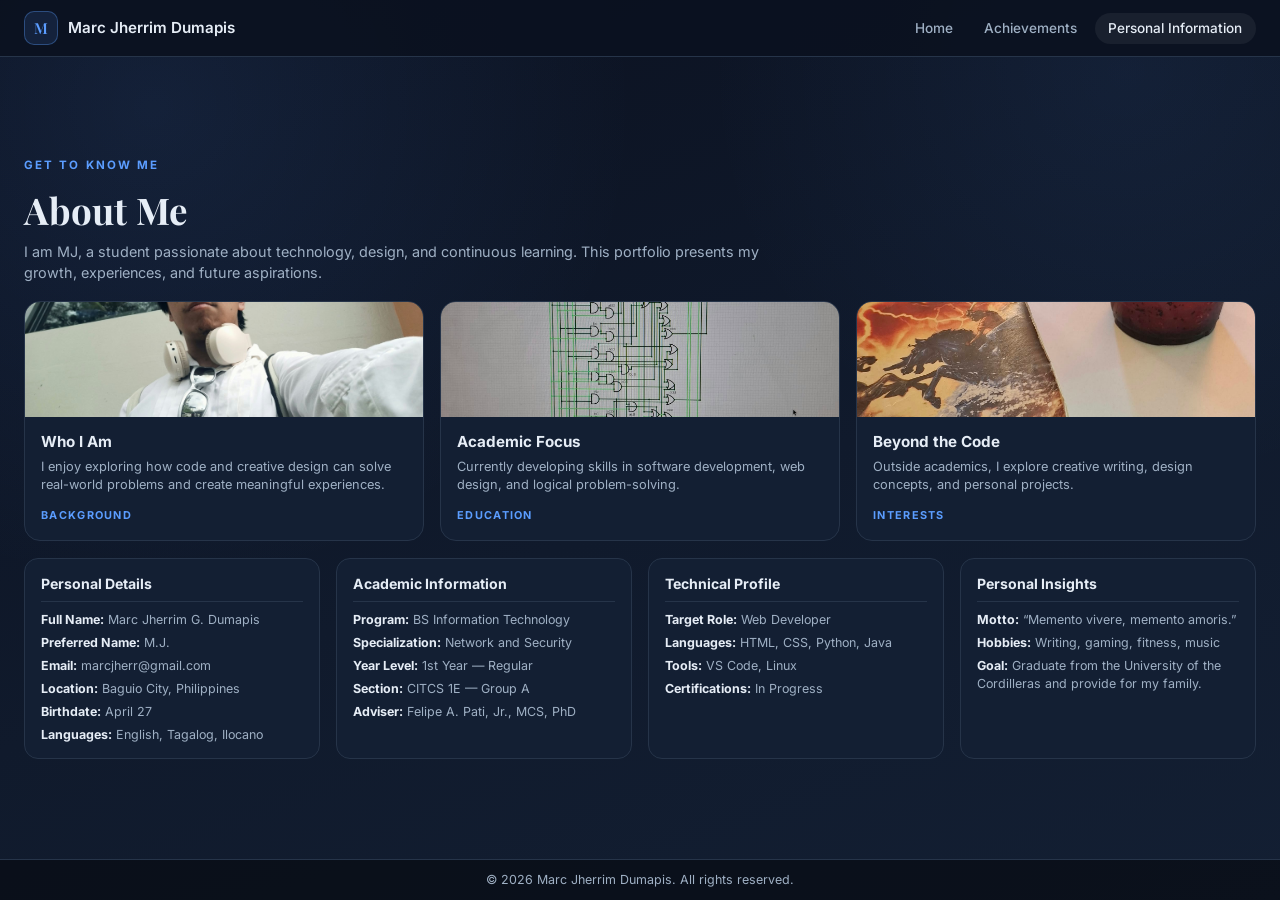
==== about.html @ 6af7500b "Update about.html" ====
<!DOCTYPE html>
<html lang="en">

<head>
    <meta charset="UTF-8">
    <meta name="viewport" content="width=device-width, initial-scale=1.0">
    <title>About Me | Marc Jherrim Dumapis</title>

    <link rel="preconnect" href="https://fonts.googleapis.com">
    <link rel="preconnect" href="https://fonts.gstatic.com" crossorigin>
    <link href="https://fonts.googleapis.com/css2?family=Inter:wght@400;500;600;700&family=Playfair+Display:wght@600;700&display=swap" rel="stylesheet">

    <link rel="stylesheet" href="style.css">
</head>

<body>

    <header>
        <nav class="navbar">
            <a href="index.html" class="brand">
                <span class="brand-initial">M</span>
                <span>Marc Jherrim Dumapis</span>
            </a>

            <ul class="nav-links">
                <li><a href="index.html">Home</a></li>
                <li><a href="achievements.html">Achievements</a></li>
                <li><a href="about.html" class="active">Personal Information</a></li>
            </ul>
        </nav>
    </header>

    <main class="section">

        <div class="section-heading">
            <p class="eyebrow">Get to Know Me</p>
            <h1>About Me</h1>

            <p class="section-description">
                I am MJ, a student passionate about technology, design, and continuous learning.
                This portfolio presents my growth, experiences, and future aspirations.
            </p>
        </div>

        <div class="cards">
            <article class="card">
                <div class="card-image">
                    <img src="mee.jpg" alt="Profile photo of Marc Jherrim Dumapis">
                </div>

                <div class="card-content">
                    <h3>Who I Am</h3>
                    <p>
                        I enjoy exploring how code and creative design can solve
                        real-world problems and create meaningful experiences.
                    </p>
                    <span>Background</span>
                </div>
            </article>

            <article class="card">
                <div class="card-image">
                    <img src="code.jpg" alt="Academic and technology photo">
                </div>

                <div class="card-content">
                    <h3>Academic Focus</h3>
                    <p>
                        Currently developing skills in software development,
                        web design, and logical problem-solving.
                    </p>
                    <span>Education</span>
                </div>
            </article>

            <article class="card">
                <div class="card-image">
                    <img src="bbook.jpg" alt="Creative writing and personal interests photo">
                </div>

                <div class="card-content">
                    <h3>Beyond the Code</h3>
                    <p>
                        Outside academics, I explore creative writing, design
                        concepts, and personal projects.
                    </p>
                    <span>Interests</span>
                </div>
            </article>
        </div>

        <div class="info-sections">
            <section class="info-group">
                <h2>Personal Details</h2>

                <ul class="info-list">
                    <li><strong>Full Name:</strong> Marc Jherrim G. Dumapis</li>
                    <li><strong>Preferred Name:</strong> M.J.</li>
                    <li><strong>Email:</strong> marcjherr@gmail.com</li>
                    <li><strong>Location:</strong> Baguio City, Philippines</li>
                    <li><strong>Birthdate:</strong> April 27</li>
                    <li><strong>Languages:</strong> English, Tagalog, Ilocano</li>
                </ul>
            </section>

            <section class="info-group">
                <h2>Academic Information</h2>

                <ul class="info-list">
                    <li><strong>Program:</strong> BS Information Technology</li>
                    <li><strong>Specialization:</strong> Network and Security</li>
                    <li><strong>Year Level:</strong> 1st Year — Regular</li>
                    <li><strong>Section:</strong> CITCS 1E — Group A</li>
                    <li><strong>Adviser:</strong> Felipe A. Pati, Jr., MCS, PhD</li>
                </ul>
            </section>

            <section class="info-group">
                <h2>Technical Profile</h2>

                <ul class="info-list">
                    <li><strong>Target Role:</strong> Web Developer</li>
                    <li><strong>Languages:</strong> HTML, CSS, Python, Java</li>
                    <li><strong>Tools:</strong> VS Code, Linux</li>
                    <li><strong>Certifications:</strong> In Progress</li>
                </ul>
            </section>

            <section class="info-group">
                <h2>Personal Insights</h2>

                <ul class="info-list">
                    <li><strong>Motto:</strong> “Memento vivere, memento amoris.”</li>
                    <li><strong>Hobbies:</strong> Writing, gaming, fitness, music</li>
                    <li><strong>Goal:</strong> Graduate from the University of the Cordilleras and provide for my family.</li>
                </ul>
            </section>
        </div>

    </main>

    <footer>
        <p>© 2026 Marc Jherrim Dumapis. All rights reserved.</p>
    </footer>

</body>

</html>
---- style.css ----
/* =========================================
   RESET & GLOBAL THEME
========================================= */

*,
*::before,
*::after {
    margin: 0;
    padding: 0;
    box-sizing: border-box;
}

:root {
    --bg: #0b1120;
    --bg-soft: #101a2c;
    --surface: #131f33;
    --surface-hover: #17253c;
    --border: #263449;
    --text: #e6edf6;
    --muted: #9fb0c4;
    --accent: #5b9dff;
    --accent-soft: rgba(91, 157, 255, 0.12);
    --shadow: 0 18px 40px rgba(0, 0, 0, 0.35);
}

html,
body {
    height: 100%;
    overflow: hidden; /* Required: no scrolling */
}

body {
    font-family: "Inter", Arial, sans-serif;
    font-size: 15px;
    line-height: 1.45;
    color: var(--text);
    background:
        radial-gradient(circle at 12% 12%, rgba(91, 157, 255, 0.10), transparent 35%),
        radial-gradient(circle at 88% 8%, rgba(91, 157, 255, 0.07), transparent 30%),
        linear-gradient(160deg, #0b1120 0%, #101a2c 55%, #131f33 100%);
    display: flex;
    flex-direction: column;
}

img {
    max-width: 100%;
    display: block;
}

a {
    color: inherit;
    text-decoration: none;
}

/* =========================================
   NAVIGATION
========================================= */

header {
    flex-shrink: 0;
    background: rgba(11, 17, 32, 0.90);
    border-bottom: 1px solid var(--border);
}

.navbar {
    max-width: 1300px;
    margin: 0 auto;
    padding: 0.7rem 1.5rem;
    display: flex;
    align-items: center;
    justify-content: space-between;
    gap: 1rem;
}

.brand {
    display: flex;
    align-items: center;
    gap: 0.65rem;
    font-weight: 600;
    font-size: 0.95rem;
}

.brand-initial {
    width: 34px;
    height: 34px;
    display: grid;
    place-items: center;
    border-radius: 10px;
    background: var(--accent-soft);
    border: 1px solid rgba(91, 157, 255, 0.35);
    color: var(--accent);
    font-family: "Playfair Display", serif;
}

.nav-links {
    display: flex;
    align-items: center;
    gap: 0.25rem;
    list-style: none;
}

.nav-links a {
    padding: 0.45rem 0.85rem;
    border-radius: 999px;
    font-size: 0.85rem;
    font-weight: 500;
    color: var(--muted);
    transition: 0.2s ease;
}

.nav-links a:hover,
.nav-links a.active {
    color: var(--text);
    background: rgba(255, 255, 255, 0.06);
}

/* =========================================
   HOME PAGE
========================================= */

.home {
    flex: 1;
    min-height: 0;
    max-width: 1300px;
    width: 100%;
    margin: 0 auto;
    padding: 1.5rem;
    display: flex;
    flex-direction: column;
    justify-content: center;
    gap: 1.75rem;
}

.hero {
    display: grid;
    grid-template-columns: 1.15fr 0.85fr;
    align-items: center;
    gap: 3rem;
}

.eyebrow {
    font-size: 0.72rem;
    font-weight: 700;
    letter-spacing: 0.18em;
    text-transform: uppercase;
    color: var(--accent);
    margin-bottom: 0.6rem;
}

.hero h1 {
    font-family: "Playfair Display", serif;
    font-size: clamp(2rem, 4.5vw, 3.2rem);
    line-height: 1.08;
    margin-bottom: 0.9rem;
}

.hero-description {
    max-width: 540px;
    color: var(--muted);
    margin-bottom: 1.4rem;
}

.hero-actions {
    display: flex;
    flex-wrap: wrap;
    gap: 0.65rem;
}

.btn {
    display: inline-flex;
    align-items: center;
    padding: 0.65rem 1.25rem;
    border-radius: 999px;
    font-size: 0.88rem;
    font-weight: 600;
    transition: 0.2s ease;
}

.btn-primary {
    background: var(--accent);
    color: #08111f;
}

.btn-primary:hover {
    transform: translateY(-2px);
    box-shadow: 0 10px 22px rgba(91, 157, 255, 0.28);
}

.btn-outline {
    border: 1px solid var(--border);
    background: rgba(255, 255, 255, 0.03);
}

.btn-outline:hover {
    border-color: var(--accent);
    color: var(--accent);
    transform: translateY(-2px);
}

.hero-photo {
    max-width: 320px;
    justify-self: end;
}

.hero-photo img {
    width: 100%;
    height: min(46vh, 360px);
    object-fit: cover;
    border-radius: 20px;
    border: 1px solid var(--border);
    box-shadow: var(--shadow);
}

/* =========================================
   EXPLORE CARDS
========================================= */

.section-heading h2 {
    font-family: "Playfair Display", serif;
    font-size: 1.6rem;
}

.section-heading.center {
    text-align: center;
}

.card-grid {
    display: grid;
    grid-template-columns: repeat(2, minmax(0, 1fr));
    gap: 1rem;
}

.feature-card {
    display: flex;
    align-items: center;
    gap: 1rem;
    padding: 1.1rem 1.25rem;
    background: var(--surface);
    border: 1px solid var(--border);
    border-radius: 16px;
    transition: 0.25s ease;
}

.feature-card:hover {
    transform: translateY(-3px);
    border-color: rgba(91, 157, 255, 0.55);
    background: var(--surface-hover);
    box-shadow: var(--shadow);
}

.card-icon {
    width: 44px;
    height: 44px;
    flex-shrink: 0;
    display: grid;
    place-items: center;
    font-size: 1.25rem;
    border-radius: 12px;
    background: var(--accent-soft);
    border: 1px solid rgba(91, 157, 255, 0.28);
}

.card-body {
    flex: 1;
}

.feature-card h3 {
    font-size: 0.98rem;
    margin-bottom: 0.2rem;
}

.feature-card p {
    font-size: 0.82rem;
    color: var(--muted);
}

.card-arrow {
    color: var(--accent);
}

/* =========================================
   ABOUT PAGE
========================================= */

.section {
    flex: 1;
    min-height: 0;
    max-width: 1300px;
    width: 100%;
    margin: 0 auto;
    padding: 1.25rem 1.5rem;
    display: flex;
    flex-direction: column;
    justify-content: center;
    gap: 1.1rem;
}

.section h1 {
    font-family: "Playfair Display", serif;
    font-size: clamp(1.7rem, 3vw, 2.3rem);
    margin-bottom: 0.35rem;
}

.section-description {
    max-width: 760px;
    color: var(--muted);
    font-size: 0.9rem;
}

.cards {
    display: grid;
    grid-template-columns: repeat(3, minmax(0, 1fr));
    gap: 1rem;
}

.card {
    display: flex;
    flex-direction: column;
    background: var(--surface);
    border: 1px solid var(--border);
    border-radius: 16px;
    overflow: hidden;
    transition: 0.25s ease;
}

.card:hover {
    transform: translateY(-3px);
    border-color: rgba(91, 157, 255, 0.5);
    box-shadow: var(--shadow);
}

.card-image {
    height: 115px;
    overflow: hidden;
    background: var(--bg-soft);
}

.card-image img {
    width: 100%;
    height: 100%;
    object-fit: cover;
}

.card-content {
    padding: 0.85rem 1rem 0.95rem;
}

.card h3 {
    font-size: 0.95rem;
    margin-bottom: 0.3rem;
}

.card p {
    font-size: 0.8rem;
    color: var(--muted);
    margin-bottom: 0.5rem;
}

.card span {
    font-size: 0.68rem;
    font-weight: 700;
    letter-spacing: 0.12em;
    text-transform: uppercase;
    color: var(--accent);
}

.info-sections {
    display: grid;
    grid-template-columns: repeat(4, minmax(0, 1fr));
    gap: 1rem;
}

.info-group {
    background: var(--surface);
    border: 1px solid var(--border);
    border-radius: 14px;
    padding: 0.9rem 1rem;
}

.info-group h2 {
    font-size: 0.88rem;
    padding-bottom: 0.45rem;
    margin-bottom: 0.55rem;
    border-bottom: 1px solid var(--border);
}

.info-list {
    list-style: none;
}

.info-list li {
    font-size: 0.78rem;
    color: var(--muted);
    margin-bottom: 0.3rem;
}

.info-list li:last-child {
    margin-bottom: 0;
}

.info-list strong {
    color: var(--text);
}

/* =========================================
   ACHIEVEMENTS PAGE — FOUR-COLUMN LAYOUT
========================================= */

.achievements-section {
    flex: 1;
    min-height: 0;
    max-width: 1400px;
    width: 100%;
    margin: 0 auto;
    padding: 1rem 1.5rem;
    display: flex;
    flex-direction: column;
    justify-content: center;
    gap: 1rem;
}

.achievements-grid {
    display: grid;
    grid-template-columns: 1.15fr 1fr 1.15fr;
    grid-template-rows: repeat(2, minmax(0, 1fr));
    gap: 0.9rem;
    height: 100%;
    min-height: 0;
}

.elem {
    grid-column: 1;
    grid-row: 1;
}

.jhs {
    grid-column: 3;
    grid-row: 1;
}

.shs {
    grid-column: 1;
    grid-row: 2;
}

.extra {
    grid-column: 3;
    grid-row: 2;
}

.achieve-center-container {
    grid-column: 2;
    grid-row: 1 / span 2;
    display: flex;
    flex-direction: column;
    background: var(--surface);
    border: 1px solid var(--border);
    border-radius: 16px;
    padding: 0.7rem;
    box-shadow: var(--shadow);
}

.achieve-wall-photo {
    flex: 1;
    min-height: 0;
    overflow: hidden;
    border-radius: 12px;
    border: 1px solid var(--border);
}

.achieve-wall-photo img {
    width: 100%;
    height: 100%;
    object-fit: cover;
}

.achieve-center-container span {
    padding-top: 0.55rem;
    text-align: center;
    font-size: 0.68rem;
    font-weight: 700;
    letter-spacing: 0.12em;
    text-transform: uppercase;
    color: var(--accent);
}

.achieve-card {
    display: flex;
    align-items: center;
    gap: 0.9rem;
    padding: 0.9rem;
    background: var(--surface);
    border: 1px solid var(--border);
    border-radius: 14px;
    min-height: 0;
    transition: 0.25s ease;
}

.achieve-card:hover {
    border-color: rgba(91, 157, 255, 0.55);
    background: var(--surface-hover);
    box-shadow: var(--shadow);
}

.jhs,
.extra {
    flex-direction: row-reverse;
    text-align: right;
}

.card-logo {
    width: 44px;
    height: 44px;
    flex-shrink: 0;
    overflow: hidden;
    display: grid;
    place-items: center;
    border-radius: 10px;
    background: var(--bg-soft);
    border: 1px solid var(--border);
}

.card-logo img {
    width: 100%;
    height: 100%;
    object-fit: contain;
}

.card-logo.icon-box {
    font-size: 1.2rem;
    color: var(--accent);
}

.card-content {
    flex: 1;
    min-width: 0;
}

.card-tag {
    display: block;
    font-size: 0.65rem;
    font-weight: 700;
    letter-spacing: 0.12em;
    text-transform: uppercase;
    color: var(--accent);
    margin-bottom: 0.25rem;
}

.achieve-card h3 {
    font-size: 0.92rem;
    margin-bottom: 0.3rem;
}

.bullet-list {
    list-style: none;
    font-size: 0.75rem;
    color: var(--muted);
}

.bullet-list li {
    position: relative;
    padding-left: 0.85rem;
    margin-bottom: 0.18rem;
}

.bullet-list li::before {
    content: "•";
    position: absolute;
    left: 0;
    color: var(--accent);
}

.jhs .bullet-list li,
.extra .bullet-list li {
    padding-left: 0;
    padding-right: 0.85rem;
}

.jhs .bullet-list li::before,
.extra .bullet-list li::before {
    left: auto;
    right: 0;
}

/* =========================================
   FOOTER
========================================= */

footer {
    flex-shrink: 0;
    padding: 0.7rem 1.5rem;
    text-align: center;
    background: rgba(7, 10, 16, 0.65);
    border-top: 1px solid var(--border);
}

footer p {
    font-size: 0.78rem;
    color: var(--muted);
}

/* =========================================
   SMALL SCREENS
========================================= */

@media (max-width: 1000px) {
    .hero {
        grid-template-columns: 1fr;
        gap: 1.5rem;
        text-align: center;
    }

    .hero-photo {
        justify-self: center;
    }

    .hero-description {
        margin-inline: auto;
    }

    .hero-actions {
        justify-content: center;
    }

    .cards,
    .info-sections {
        grid-template-columns: repeat(2, minmax(0, 1fr));
    }

    .achievements-grid {
        grid-template-columns: repeat(2, minmax(0, 1fr));
        grid-template-rows: auto;
    }

    .elem,
    .jhs,
    .shs,
    .extra {
        grid-column: auto;
        grid-row: auto;
    }

    .achieve-center-container {
        grid-column: 1 / -1;
        grid-row: auto;
        min-height: 220px;
    }
}
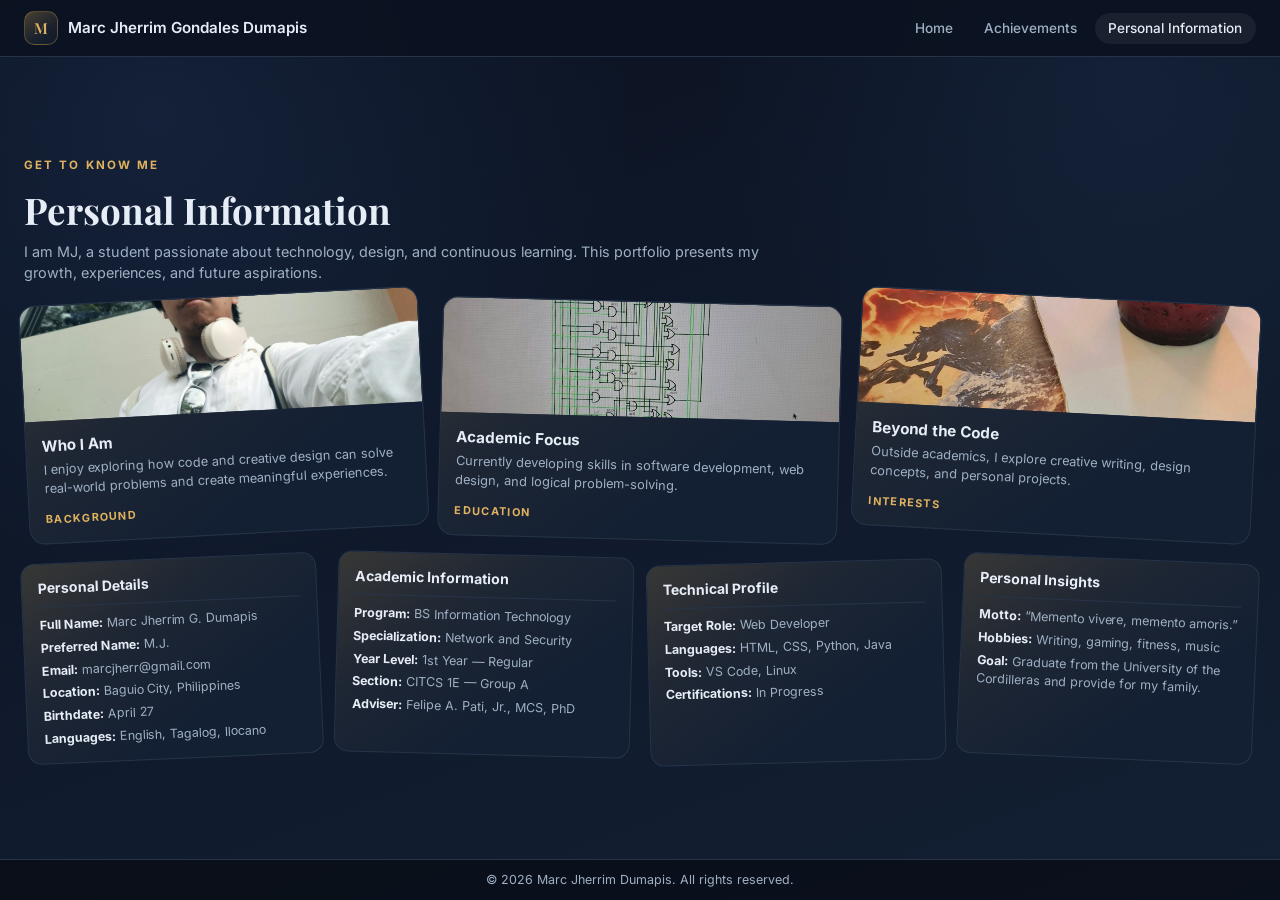
==== commit 86a8ba0f: "Update about.html" ====
--- a/about.html
+++ b/about.html
@@ -19,7 +19,7 @@
         <nav class="navbar">
             <a href="index.html" class="brand">
                 <span class="brand-initial">M</span>
-                <span>Marc Jherrim Dumapis</span>
+                <span>Marc Jherrim Gondales Dumapis</span>
             </a>
 
             <ul class="nav-links">
@@ -34,7 +34,7 @@
 
         <div class="section-heading">
             <p class="eyebrow">Get to Know Me</p>
-            <h1>About Me</h1>
+            <h1>Personal Information</h1>
 
             <p class="section-description">
                 I am MJ, a student passionate about technology, design, and continuous learning.
--- a/style.css
+++ b/style.css
@@ -1,5 +1,5 @@
 /* =========================================
-   RESET & GLOBAL THEME
+   RESET & THEME
 ========================================= */
 
 *,
@@ -14,12 +14,14 @@
     --bg: #0b1120;
     --bg-soft: #101a2c;
     --surface: #131f33;
-    --surface-hover: #17253c;
+    --surface-hover: #16233a;
     --border: #263449;
     --text: #e6edf6;
     --muted: #9fb0c4;
     --accent: #5b9dff;
-    --accent-soft: rgba(91, 157, 255, 0.12);
+    --bronze: #c9973f;
+    --bronze-strong: #e0b25f;
+    --bronze-soft: rgba(201, 151, 63, 0.20);
     --shadow: 0 18px 40px rgba(0, 0, 0, 0.35);
 }
 
@@ -86,9 +88,11 @@
     display: grid;
     place-items: center;
     border-radius: 10px;
-    background: var(--accent-soft);
-    border: 1px solid rgba(91, 157, 255, 0.35);
-    color: var(--accent);
+    background:
+        linear-gradient(145deg, rgba(201, 151, 63, 0.30), rgba(201, 151, 63, 0.06) 60%, rgba(19, 31, 51, 0) 100%),
+        var(--bg-soft);
+    border: 1px solid rgba(201, 151, 63, 0.35);
+    color: var(--bronze-strong);
     font-family: "Playfair Display", serif;
 }
 
@@ -143,7 +147,7 @@
     font-weight: 700;
     letter-spacing: 0.18em;
     text-transform: uppercase;
-    color: var(--accent);
+    color: var(--bronze-strong);
     margin-bottom: 0.6rem;
 }
 
@@ -192,14 +196,24 @@
 }
 
 .btn-outline:hover {
-    border-color: var(--accent);
-    color: var(--accent);
+    border-color: var(--bronze);
+    color: var(--bronze-strong);
     transform: translateY(-2px);
 }
 
 .hero-photo {
+    position: relative;
     max-width: 320px;
     justify-self: end;
+}
+
+.hero-photo::before {
+    content: "";
+    position: absolute;
+    inset: -16px;
+    border-radius: 26px;
+    background: linear-gradient(135deg, var(--bronze-soft), transparent 65%);
+    z-index: -1;
 }
 
 .hero-photo img {
@@ -231,11 +245,14 @@
 }
 
 .feature-card {
+    position: relative;
     display: flex;
     align-items: center;
     gap: 1rem;
     padding: 1.1rem 1.25rem;
-    background: var(--surface);
+    background:
+        linear-gradient(145deg, var(--bronze-soft) 0%, rgba(201, 151, 63, 0.06) 35%, rgba(19, 31, 51, 0) 70%),
+        var(--surface);
     border: 1px solid var(--border);
     border-radius: 16px;
     transition: 0.25s ease;
@@ -243,9 +260,13 @@
 
 .feature-card:hover {
     transform: translateY(-3px);
-    border-color: rgba(91, 157, 255, 0.55);
-    background: var(--surface-hover);
-    box-shadow: var(--shadow);
+    border-color: rgba(201, 151, 63, 0.55);
+    background:
+        linear-gradient(145deg, rgba(201, 151, 63, 0.28) 0%, rgba(201, 151, 63, 0.08) 40%, rgba(22, 35, 58, 0) 70%),
+        var(--surface-hover);
+    box-shadow:
+        0 0 0 1px rgba(201, 151, 63, 0.18),
+        var(--shadow);
 }
 
 .card-icon {
@@ -256,8 +277,10 @@
     place-items: center;
     font-size: 1.25rem;
     border-radius: 12px;
-    background: var(--accent-soft);
-    border: 1px solid rgba(91, 157, 255, 0.28);
+    background:
+        linear-gradient(145deg, rgba(201, 151, 63, 0.30), rgba(201, 151, 63, 0.06) 60%, rgba(19, 31, 51, 0) 100%),
+        var(--bg-soft);
+    border: 1px solid rgba(201, 151, 63, 0.35);
 }
 
 .card-body {
@@ -275,11 +298,11 @@
 }
 
 .card-arrow {
-    color: var(--accent);
+    color: var(--bronze-strong);
 }
 
 /* =========================================
-   ABOUT PAGE
+   ABOUT PAGE — ROTATED CARDS & COLUMNS
 ========================================= */
 
 .section {
@@ -316,17 +339,33 @@
 .card {
     display: flex;
     flex-direction: column;
-    background: var(--surface);
+    background:
+        linear-gradient(145deg, var(--bronze-soft) 0%, rgba(201, 151, 63, 0.06) 35%, rgba(19, 31, 51, 0) 70%),
+        var(--surface);
     border: 1px solid var(--border);
     border-radius: 16px;
     overflow: hidden;
     transition: 0.25s ease;
 }
 
+.card:nth-child(1) {
+    transform: rotate(-3deg) translateY(-5px);
+}
+
+.card:nth-child(2) {
+    transform: rotate(1.5deg);
+}
+
+.card:nth-child(3) {
+    transform: rotate(3deg) translateY(-5px);
+}
+
 .card:hover {
-    transform: translateY(-3px);
-    border-color: rgba(91, 157, 255, 0.5);
-    box-shadow: var(--shadow);
+    transform: rotate(0deg) translateY(-4px);
+    border-color: rgba(201, 151, 63, 0.55);
+    box-shadow:
+        0 0 0 1px rgba(201, 151, 63, 0.18),
+        var(--shadow);
 }
 
 .card-image {
@@ -361,7 +400,7 @@
     font-weight: 700;
     letter-spacing: 0.12em;
     text-transform: uppercase;
-    color: var(--accent);
+    color: var(--bronze-strong);
 }
 
 .info-sections {
@@ -371,10 +410,37 @@
 }
 
 .info-group {
-    background: var(--surface);
+    background:
+        linear-gradient(145deg, var(--bronze-soft) 0%, rgba(201, 151, 63, 0.06) 35%, rgba(19, 31, 51, 0) 70%),
+        var(--surface);
     border: 1px solid var(--border);
     border-radius: 14px;
     padding: 0.9rem 1rem;
+    transition: 0.25s ease;
+}
+
+.info-group:nth-child(1) {
+    transform: rotate(-2.5deg);
+}
+
+.info-group:nth-child(2) {
+    transform: rotate(1.5deg) translateY(-4px);
+}
+
+.info-group:nth-child(3) {
+    transform: rotate(-1.5deg) translateY(4px);
+}
+
+.info-group:nth-child(4) {
+    transform: rotate(2.5deg);
+}
+
+.info-group:hover {
+    transform: rotate(0deg) translateY(-4px);
+    border-color: rgba(201, 151, 63, 0.55);
+    box-shadow:
+        0 0 0 1px rgba(201, 151, 63, 0.18),
+        var(--shadow);
 }
 
 .info-group h2 {
@@ -403,7 +469,7 @@
 }
 
 /* =========================================
-   ACHIEVEMENTS PAGE — FOUR-COLUMN LAYOUT
+   ACHIEVEMENTS — ORBITAL LAYOUT
 ========================================= */
 
 .achievements-section {
@@ -420,86 +486,78 @@
 }
 
 .achievements-grid {
+    position: relative;
     display: grid;
-    grid-template-columns: 1.15fr 1fr 1.15fr;
+    grid-template-columns: 1fr 1.35fr 1fr;
     grid-template-rows: repeat(2, minmax(0, 1fr));
-    gap: 0.9rem;
+    gap: 1.25rem;
     height: 100%;
     min-height: 0;
+}
+
+.achievements-grid::before {
+    content: "";
+    position: absolute;
+    top: 50%;
+    left: 50%;
+    width: min(78vw, 900px);
+    height: min(70vh, 520px);
+    transform: translate(-50%, -50%);
+    border: 1px dashed rgba(201, 151, 63, 0.28);
+    border-radius: 50%;
+    pointer-events: none;
+    z-index: 0;
 }
 
 .elem {
     grid-column: 1;
     grid-row: 1;
+    transform: rotate(-5deg);
 }
 
 .jhs {
     grid-column: 3;
     grid-row: 1;
+    transform: rotate(5deg);
 }
 
 .shs {
     grid-column: 1;
     grid-row: 2;
+    transform: rotate(4deg);
 }
 
 .extra {
     grid-column: 3;
     grid-row: 2;
-}
-
-.achieve-center-container {
-    grid-column: 2;
-    grid-row: 1 / span 2;
-    display: flex;
-    flex-direction: column;
-    background: var(--surface);
-    border: 1px solid var(--border);
-    border-radius: 16px;
-    padding: 0.7rem;
-    box-shadow: var(--shadow);
-}
-
-.achieve-wall-photo {
-    flex: 1;
-    min-height: 0;
-    overflow: hidden;
-    border-radius: 12px;
-    border: 1px solid var(--border);
-}
-
-.achieve-wall-photo img {
-    width: 100%;
-    height: 100%;
-    object-fit: cover;
-}
-
-.achieve-center-container span {
-    padding-top: 0.55rem;
-    text-align: center;
-    font-size: 0.68rem;
-    font-weight: 700;
-    letter-spacing: 0.12em;
-    text-transform: uppercase;
-    color: var(--accent);
+    transform: rotate(-4deg);
 }
 
 .achieve-card {
+    position: relative;
+    z-index: 1;
     display: flex;
     align-items: center;
     gap: 0.9rem;
     padding: 0.9rem;
-    background: var(--surface);
+    background:
+        linear-gradient(145deg, var(--bronze-soft) 0%, rgba(201, 151, 63, 0.06) 35%, rgba(19, 31, 51, 0) 70%),
+        var(--surface);
     border: 1px solid var(--border);
-    border-radius: 14px;
+    border-radius: 16px;
     min-height: 0;
     transition: 0.25s ease;
 }
 
 .achieve-card:hover {
-    border-color: rgba(91, 157, 255, 0.55);
-    background: var(--surface-hover);
-    box-shadow: var(--shadow);
+    transform: translateY(-4px) rotate(0deg);
+    border-color: rgba(201, 151, 63, 0.55);
+    background:
+        linear-gradient(145deg, rgba(201, 151, 63, 0.28) 0%, rgba(201, 151, 63, 0.08) 40%, rgba(22, 35, 58, 0) 70%),
+        var(--surface-hover);
+    box-shadow:
+        0 0 0 1px rgba(201, 151, 63, 0.18),
+        var(--shadow);
 }
 
 .jhs,
@@ -516,8 +574,10 @@
     display: grid;
     place-items: center;
     border-radius: 10px;
-    background: var(--bg-soft);
-    border: 1px solid var(--border);
+    background:
+        linear-gradient(145deg, rgba(201, 151, 63, 0.30), rgba(201, 151, 63, 0.06) 60%, rgba(19, 31, 51, 0) 100%),
+        var(--bg-soft);
+    border: 1px solid rgba(201, 151, 63, 0.35);
 }
 
 .card-logo img {
@@ -528,7 +588,7 @@
 
 .card-logo.icon-box {
     font-size: 1.2rem;
-    color: var(--accent);
+    color: var(--bronze-strong);
 }
 
 .card-content {
@@ -542,7 +602,7 @@
     font-weight: 700;
     letter-spacing: 0.12em;
     text-transform: uppercase;
-    color: var(--accent);
+    color: var(--bronze-strong);
     margin-bottom: 0.25rem;
 }
 
@@ -567,7 +627,7 @@
     content: "•";
     position: absolute;
     left: 0;
-    color: var(--accent);
+    color: var(--bronze-strong);
 }
 
 .jhs .bullet-list li,
@@ -580,6 +640,54 @@
 .extra .bullet-list li::before {
     left: auto;
     right: 0;
+}
+
+/* Wide horizontal center image */
+.achieve-center-container {
+    position: relative;
+    z-index: 2;
+    grid-column: 2;
+    grid-row: 1 / span 2;
+    display: flex;
+    flex-direction: column;
+    justify-content: center;
+    align-self: center;
+    width: 100%;
+    padding: 0.7rem;
+    background:
+        linear-gradient(145deg, var(--bronze-soft) 0%, rgba(201, 151, 63, 0.06) 35%, rgba(19, 31, 51, 0) 70%),
+        var(--surface);
+    border: 1px solid var(--border);
+    border-radius: 18px;
+    box-shadow:
+        0 0 0 1px rgba(201, 151, 63, 0.20),
+        0 22px 50px rgba(0, 0, 0, 0.45);
+}
+
+.achieve-wall-photo {
+    width: 100%;
+    aspect-ratio: 16 / 9;
+    max-height: 32vh;
+    overflow: hidden;
+    border-radius: 12px;
+    border: 1px solid rgba(201, 151, 63, 0.30);
+}
+
+.achieve-wall-photo img {
+    width: 100%;
+    height: 100%;
+    object-fit: cover;
+    object-position: center;
+}
+
+.achieve-center-container span {
+    padding-top: 0.55rem;
+    text-align: center;
+    font-size: 0.68rem;
+    font-weight: 700;
+    letter-spacing: 0.12em;
+    text-transform: uppercase;
+    color: var(--bronze-strong);
 }
 
 /* =========================================
@@ -627,6 +735,11 @@
         grid-template-columns: repeat(2, minmax(0, 1fr));
     }
 
+    .card,
+    .info-group {
+        transform: none;
+    }
+
     .achievements-grid {
         grid-template-columns: repeat(2, minmax(0, 1fr));
         grid-template-rows: auto;
@@ -638,11 +751,15 @@
     .extra {
         grid-column: auto;
         grid-row: auto;
+        transform: none;
     }
 
     .achieve-center-container {
         grid-column: 1 / -1;
         grid-row: auto;
-        min-height: 220px;
-    }
-}
+    }
+
+    .achieve-wall-photo {
+        max-height: 220px;
+    }
+}
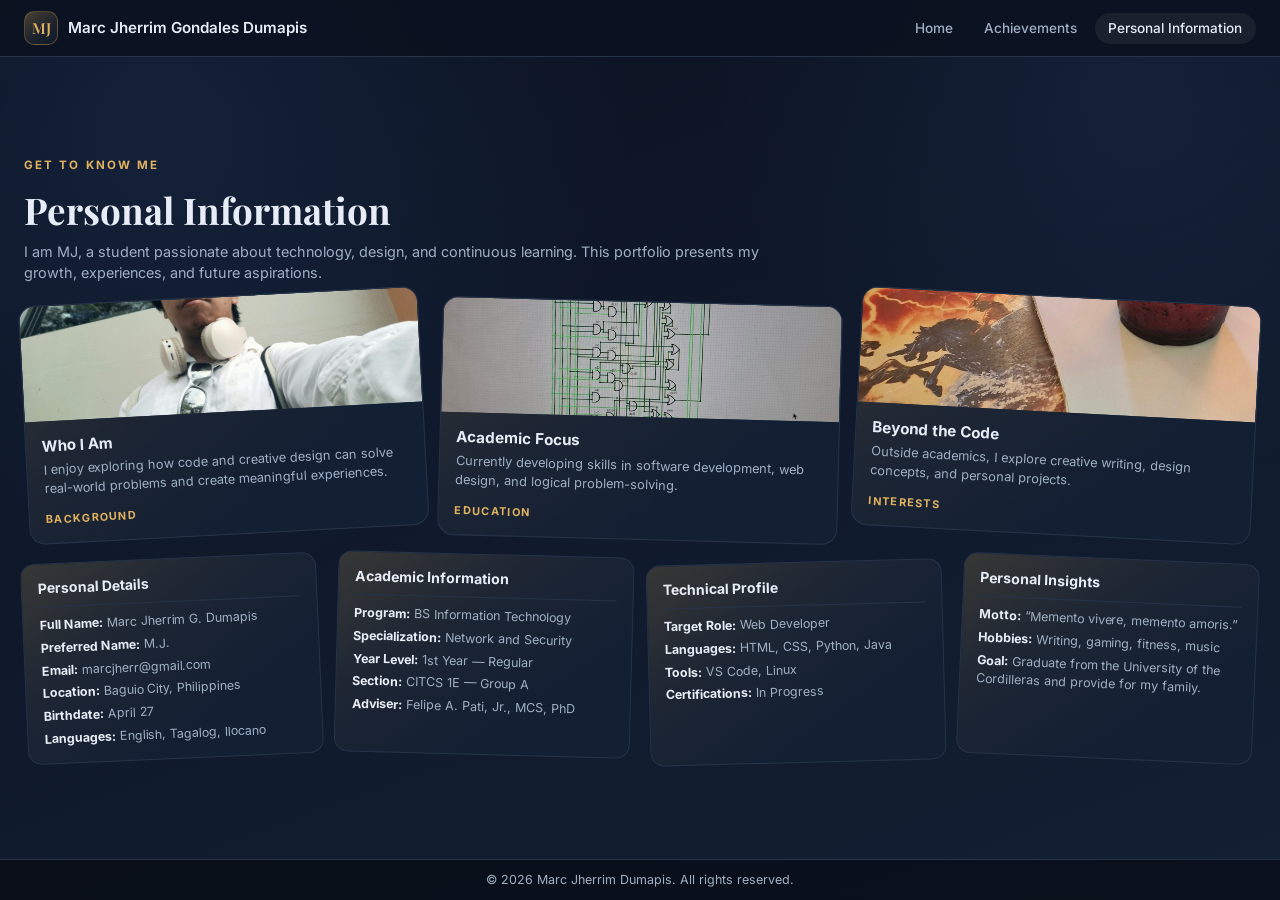
==== commit d35eca75: "Update about.html" ====
--- a/about.html
+++ b/about.html
@@ -18,7 +18,7 @@
     <header>
         <nav class="navbar">
             <a href="index.html" class="brand">
-                <span class="brand-initial">M</span>
+                <span class="brand-initial">MJ</span>
                 <span>Marc Jherrim Gondales Dumapis</span>
             </a>
 
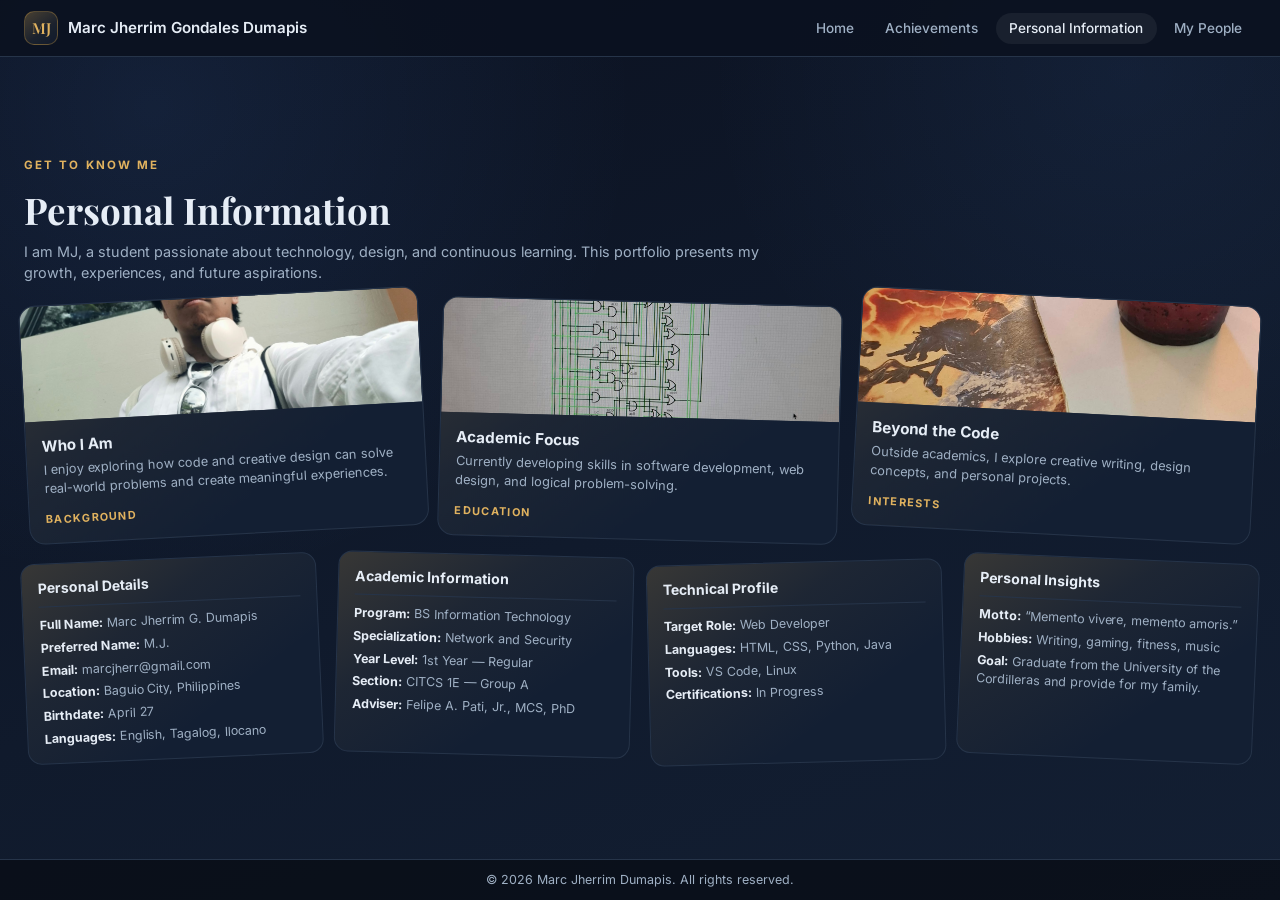
==== commit b9544575: "Update about.html" ====
--- a/about.html
+++ b/about.html
@@ -26,6 +26,7 @@
                 <li><a href="index.html">Home</a></li>
                 <li><a href="achievements.html">Achievements</a></li>
                 <li><a href="about.html" class="active">Personal Information</a></li>
+                <li><a href="family.html">My People</a></li>
             </ul>
         </nav>
     </header>
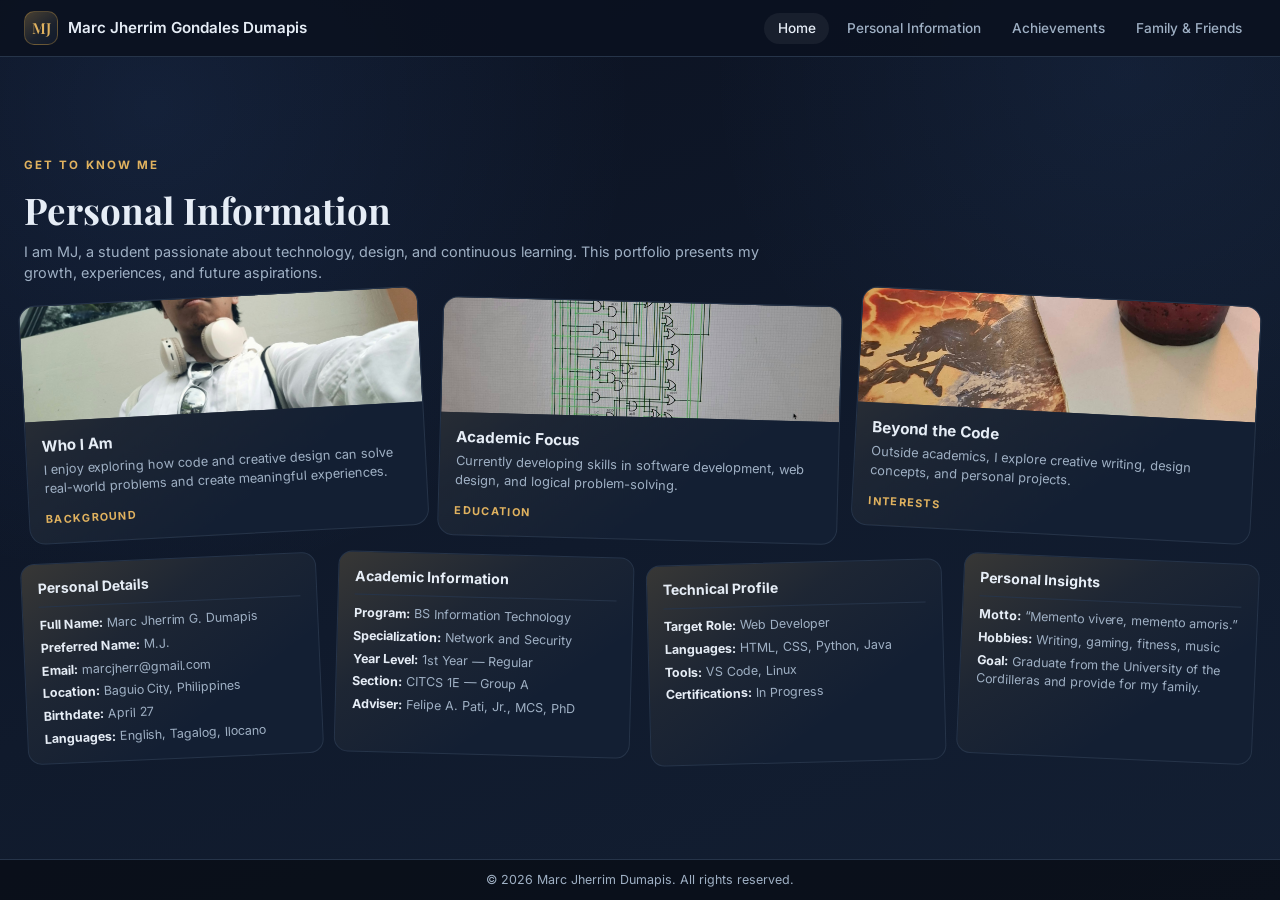
==== commit 659ca559: "Update about.html" ====
--- a/about.html
+++ b/about.html
@@ -23,10 +23,10 @@
             </a>
 
             <ul class="nav-links">
-                <li><a href="index.html">Home</a></li>
+                <li><a href="index.html" class="active">Home</a></li>
+                <li><a href="about.html">Personal Information</a></li>
                 <li><a href="achievements.html">Achievements</a></li>
-                <li><a href="about.html" class="active">Personal Information</a></li>
-                <li><a href="family.html">My People</a></li>
+                <li><a href="family.html">Family & Friends</a></li>
             </ul>
         </nav>
     </header>
--- a/style.css
+++ b/style.css
@@ -22,13 +22,15 @@
     --bronze: #c9973f;
     --bronze-strong: #e0b25f;
     --bronze-soft: rgba(201, 151, 63, 0.20);
+    --heart: #ff6b81;
+    --heart-soft: rgba(255, 107, 129, 0.18);
     --shadow: 0 18px 40px rgba(0, 0, 0, 0.35);
 }
 
 html,
 body {
     height: 100%;
-    overflow: hidden; /* Required: no scrolling */
+    overflow: hidden;
 }
 
 body {
@@ -240,7 +242,7 @@
 
 .card-grid {
     display: grid;
-    grid-template-columns: repeat(2, minmax(0, 1fr));
+    grid-template-columns: repeat(3, minmax(0, 1fr));
     gap: 1rem;
 }
 
@@ -302,7 +304,7 @@
 }
 
 /* =========================================
-   ABOUT PAGE — ROTATED CARDS & COLUMNS
+   ABOUT PAGE
 ========================================= */
 
 .section {
@@ -469,7 +471,7 @@
 }
 
 /* =========================================
-   ACHIEVEMENTS — ORBITAL LAYOUT
+   ACHIEVEMENTS PAGE
 ========================================= */
 
 .achievements-section {
@@ -642,7 +644,6 @@
     right: 0;
 }
 
-/* Wide horizontal center image */
 .achieve-center-container {
     position: relative;
     z-index: 2;
@@ -680,14 +681,165 @@
     object-position: center;
 }
 
-.achieve-center-container span {
-    padding-top: 0.55rem;
+/* =========================================
+   MY PEOPLE — PLAYING CARDS
+========================================= */
+
+.hearts-section {
+    flex: 1;
+    min-height: 0;
+    max-width: 1400px;
+    width: 100%;
+    margin: 0 auto;
+    padding: 1rem 1.5rem;
+    display: flex;
+    flex-direction: column;
+    justify-content: center;
+    gap: 1.1rem;
+}
+
+.hearts-section .section-heading {
     text-align: center;
-    font-size: 0.68rem;
+}
+
+.hearts-section h1 {
+    font-family: "Playfair Display", serif;
+    font-size: clamp(1.7rem, 3vw, 2.3rem);
+    margin-bottom: 0.35rem;
+}
+
+.hearts-section .section-description {
+    max-width: 640px;
+    margin: 0 auto;
+    text-align: center;
+}
+
+.hearts-grid {
+    display: grid;
+    grid-template-columns: repeat(4, minmax(0, 1fr));
+    gap: 1.15rem;
+    align-items: stretch;
+}
+
+.heart-card {
+    --suit-color: #ff6b81;
+    --suit-soft: rgba(255, 107, 129, 0.18);
+    position: relative;
+    display: flex;
+    flex-direction: column;
+    background:
+        radial-gradient(circle at 50% 0%, var(--suit-soft), transparent 55%),
+        linear-gradient(160deg, #16233a 0%, #131f33 100%);
+    border: 1px solid rgba(201, 151, 63, 0.35);
+    border-radius: 18px;
+    padding: 0.85rem 0.85rem 0.95rem;
+    min-height: 0;
+    transition: 0.25s ease;
+}
+
+.clubs-card {
+    --suit-color: #e6edf6;
+    --suit-soft: rgba(230, 237, 246, 0.12);
+}
+
+.heart-card:nth-child(1) { transform: rotate(-3deg) translateY(-4px); }
+.heart-card:nth-child(2) { transform: rotate(1.5deg); }
+.heart-card:nth-child(3) { transform: rotate(-1.5deg) translateY(3px); }
+.heart-card:nth-child(4) { transform: rotate(3deg) translateY(-3px); }
+
+.heart-card:hover {
+    transform: rotate(0deg) translateY(-5px);
+    border-color: var(--suit-color);
+    box-shadow: 0 18px 40px rgba(0, 0, 0, 0.35);
+}
+
+.heart-corner {
+    display: flex;
+    align-items: center;
+    gap: 0.25rem;
+    font-family: "Playfair Display", serif;
     font-weight: 700;
-    letter-spacing: 0.12em;
-    text-transform: uppercase;
+    font-size: 1rem;
+    line-height: 1;
+    color: var(--suit-color);
+}
+
+.heart-corner.top {
+    flex-direction: column;
+    align-items: flex-start;
+    margin-bottom: 0.5rem;
+}
+
+.heart-corner.bottom {
+    flex-direction: column;
+    align-items: flex-start;
+    margin-top: 0.5rem;
+    align-self: flex-end;
+    transform: rotate(180deg);
+}
+
+.suit {
+    font-size: 1.05rem;
+}
+
+.heart-photo {
+    position: relative;
+    width: 100%;
+    aspect-ratio: 3 / 4;
+    overflow: hidden;
+    border-radius: 12px;
+    border: 1px solid var(--suit-color);
+    background:
+        radial-gradient(circle at 50% 50%, var(--suit-soft), transparent 70%),
+        var(--bg-soft);
+    display: grid;
+    place-items: center;
+}
+
+.heart-photo::before {
+    content: "♥";
+    position: absolute;
+    font-size: 3.5rem;
+    color: var(--suit-color);
+    opacity: 0.35;
+}
+
+.clubs-card .heart-photo::before {
+    content: "♣";
+}
+
+.heart-photo img {
+    position: absolute;
+    inset: 0;
+    width: 100%;
+    height: 100%;
+    object-fit: cover;
+    object-position: center;
+    z-index: 1;
+}
+
+.heart-content {
+    flex: 1;
+    padding-top: 0.8rem;
+    text-align: center;
+    display: flex;
+    flex-direction: column;
+    align-items: center;
+}
+
+.heart-content h3 {
+    font-family: "Playfair Display", serif;
+    font-size: 1rem;
     color: var(--bronze-strong);
+    margin-bottom: 0.35rem;
+}
+
+.heart-content p {
+    max-width: 220px;
+    font-size: 0.78rem;
+    color: var(--muted);
+    line-height: 1.45;
+    text-align: center;
 }
 
 /* =========================================
@@ -730,13 +882,16 @@
         justify-content: center;
     }
 
+    .card-grid,
     .cards,
-    .info-sections {
+    .info-sections,
+    .hearts-grid {
         grid-template-columns: repeat(2, minmax(0, 1fr));
     }
 
     .card,
-    .info-group {
+    .info-group,
+    .heart-card {
         transform: none;
     }
 
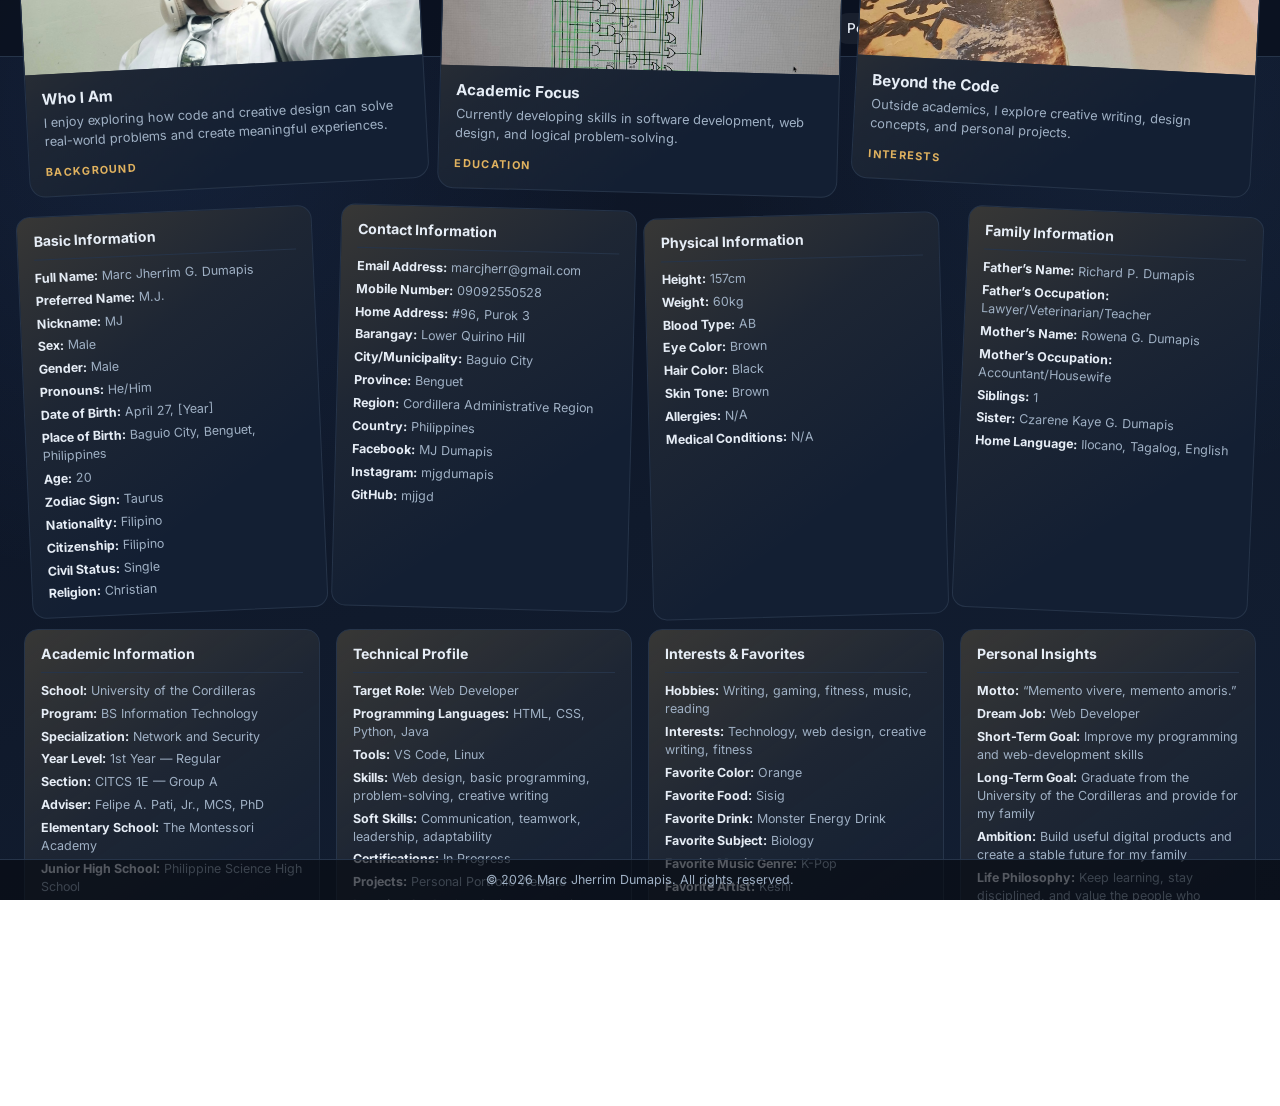
==== commit 33d09ecf: "Update about.html" ====
--- a/about.html
+++ b/about.html
@@ -23,8 +23,8 @@
             </a>
 
             <ul class="nav-links">
-                <li><a href="index.html" class="active">Home</a></li>
-                <li><a href="about.html">Personal Information</a></li>
+                <li><a href="index.html">Home</a></li>
+                <li><a href="about.html" class="active">Personal Information</a></li>
                 <li><a href="achievements.html">Achievements</a></li>
                 <li><a href="family.html">Family & Friends</a></li>
             </ul>
@@ -39,7 +39,8 @@
 
             <p class="section-description">
                 I am MJ, a student passionate about technology, design, and continuous learning.
-                This portfolio presents my growth, experiences, and future aspirations.
+                This portfolio presents my personal background, academic journey, interests,
+                experiences, and future aspirations.
             </p>
         </div>
 
@@ -91,16 +92,72 @@
         </div>
 
         <div class="info-sections">
-            <section class="info-group">
-                <h2>Personal Details</h2>
+
+            <section class="info-group">
+                <h2>Basic Information</h2>
 
                 <ul class="info-list">
                     <li><strong>Full Name:</strong> Marc Jherrim G. Dumapis</li>
                     <li><strong>Preferred Name:</strong> M.J.</li>
-                    <li><strong>Email:</strong> marcjherr@gmail.com</li>
-                    <li><strong>Location:</strong> Baguio City, Philippines</li>
-                    <li><strong>Birthdate:</strong> April 27</li>
-                    <li><strong>Languages:</strong> English, Tagalog, Ilocano</li>
+                    <li><strong>Nickname:</strong> MJ</li>
+                    <li><strong>Sex:</strong> Male</li>
+                    <li><strong>Gender:</strong> Male</li>
+                    <li><strong>Pronouns:</strong> He/Him</li>
+                    <li><strong>Date of Birth:</strong> April 27, [Year]</li>
+                    <li><strong>Place of Birth:</strong> Baguio City, Benguet, Philippines</li>
+                    <li><strong>Age:</strong> 20</li>
+                    <li><strong>Zodiac Sign:</strong> Taurus</li>
+                    <li><strong>Nationality:</strong> Filipino</li>
+                    <li><strong>Citizenship:</strong> Filipino</li>
+                    <li><strong>Civil Status:</strong> Single</li>
+                    <li><strong>Religion:</strong> Christian</li>
+                </ul>
+            </section>
+
+            <section class="info-group">
+                <h2>Contact Information</h2>
+
+                <ul class="info-list">
+                    <li><strong>Email Address:</strong> marcjherr@gmail.com</li>
+                    <li><strong>Mobile Number:</strong> 09092550528</li>
+                    <li><strong>Home Address:</strong> #96, Purok 3</li>
+                    <li><strong>Barangay:</strong> Lower Quirino Hill</li>
+                    <li><strong>City/Municipality:</strong> Baguio City</li>
+                    <li><strong>Province:</strong> Benguet</li>
+                    <li><strong>Region:</strong> Cordillera Administrative Region</li>
+                    <li><strong>Country:</strong> Philippines</li>
+                    <li><strong>Facebook:</strong> MJ Dumapis</li>
+                    <li><strong>Instagram:</strong> mjgdumapis</li>
+                    <li><strong>GitHub:</strong> mjjgd</li>
+                </ul>
+            </section>
+
+            <section class="info-group">
+                <h2>Physical Information</h2>
+
+                <ul class="info-list">
+                    <li><strong>Height:</strong> 157cm</li>
+                    <li><strong>Weight:</strong> 60kg</li>
+                    <li><strong>Blood Type:</strong> AB</li>
+                    <li><strong>Eye Color:</strong> Brown</li>
+                    <li><strong>Hair Color:</strong> Black</li>
+                    <li><strong>Skin Tone:</strong> Brown</li>
+                    <li><strong>Allergies:</strong> N/A</li>
+                    <li><strong>Medical Conditions:</strong> N/A</li>
+                </ul>
+            </section>
+
+            <section class="info-group">
+                <h2>Family Information</h2>
+
+                <ul class="info-list">
+                    <li><strong>Father’s Name:</strong> Richard P. Dumapis</li>
+                    <li><strong>Father’s Occupation:</strong> Lawyer/Veterinarian/Teacher</li>
+                    <li><strong>Mother’s Name:</strong> Rowena G. Dumapis</li>
+                    <li><strong>Mother’s Occupation:</strong> Accountant/Housewife</li>
+                    <li><strong>Siblings:</strong> 1</li>
+                    <li><strong>Sister:</strong> Czarene Kaye G. Dumapis</li>
+                    <li><strong>Home Language:</strong> Ilocano, Tagalog, English</li>
                 </ul>
             </section>
 
@@ -108,11 +165,17 @@
                 <h2>Academic Information</h2>
 
                 <ul class="info-list">
+                    <li><strong>School:</strong> University of the Cordilleras</li>
                     <li><strong>Program:</strong> BS Information Technology</li>
                     <li><strong>Specialization:</strong> Network and Security</li>
                     <li><strong>Year Level:</strong> 1st Year — Regular</li>
                     <li><strong>Section:</strong> CITCS 1E — Group A</li>
                     <li><strong>Adviser:</strong> Felipe A. Pati, Jr., MCS, PhD</li>
+                    <li><strong>Elementary School:</strong> The Montessori Academy</li>
+                    <li><strong>Junior High School:</strong> Philippine Science High School</li>
+                    <li><strong>Senior High School:</strong> Philippine Science High School</li>
+                    <li><strong>Academic Strengths:</strong> Mathematics, Problem-solving, Technology</li>
+                    <li><strong>Academic Goals:</strong> Graduate with strong IT skills and become a successful web developer</li>
                 </ul>
             </section>
 
@@ -121,9 +184,33 @@
 
                 <ul class="info-list">
                     <li><strong>Target Role:</strong> Web Developer</li>
-                    <li><strong>Languages:</strong> HTML, CSS, Python, Java</li>
+                    <li><strong>Programming Languages:</strong> HTML, CSS, Python, Java</li>
                     <li><strong>Tools:</strong> VS Code, Linux</li>
+                    <li><strong>Skills:</strong> Web design, basic programming, problem-solving, creative writing</li>
+                    <li><strong>Soft Skills:</strong> Communication, teamwork, leadership, adaptability</li>
                     <li><strong>Certifications:</strong> In Progress</li>
+                    <li><strong>Projects:</strong> Personal Portfolio Website</li>
+                    <li><strong>Learning Goals:</strong> JavaScript, responsive web design, cybersecurity, database management</li>
+                </ul>
+            </section>
+
+            <section class="info-group">
+                <h2>Interests & Favorites</h2>
+
+                <ul class="info-list">
+                    <li><strong>Hobbies:</strong> Writing, gaming, fitness, music, reading</li>
+                    <li><strong>Interests:</strong> Technology, web design, creative writing, fitness</li>
+                    <li><strong>Favorite Color:</strong> Orange</li>
+                    <li><strong>Favorite Food:</strong> Sisig</li>
+                    <li><strong>Favorite Drink:</strong> Monster Energy Drink</li>
+                    <li><strong>Favorite Subject:</strong> Biology</li>
+                    <li><strong>Favorite Music Genre:</strong> K-Pop</li>
+                    <li><strong>Favorite Artist:</strong> Keshi</li>
+                    <li><strong>Favorite Movie:</strong> Spider Man: Brand New Day</li>
+                    <li><strong>Favorite Game:</strong> Valorant</li>
+                    <li><strong>Favorite Book:</strong> Percy Jackson: The Last Olympian</li>
+                    <li><strong>Favorite Sport:</strong> Volleyball</li>
+                    <li><strong>Favorite Place:</strong> BSU Oval</li>
                 </ul>
             </section>
 
@@ -132,10 +219,24 @@
 
                 <ul class="info-list">
                     <li><strong>Motto:</strong> “Memento vivere, memento amoris.”</li>
-                    <li><strong>Hobbies:</strong> Writing, gaming, fitness, music</li>
-                    <li><strong>Goal:</strong> Graduate from the University of the Cordilleras and provide for my family.</li>
-                </ul>
-            </section>
+                    <li><strong>Dream Job:</strong> Web Developer</li>
+                    <li><strong>Short-Term Goal:</strong> Improve my programming and web-development skills</li>
+                    <li><strong>Long-Term Goal:</strong> Graduate from the University of the Cordilleras and provide for my family</li>
+                    <li><strong>Ambition:</strong> Build useful digital products and create a stable future for my family</li>
+                    <li><strong>Life Philosophy:</strong> Keep learning, stay disciplined, and value the people who matter.</li>
+                </ul>
+
+
+            <section class="info-group">
+                <h2>Emergency Information</h2>
+
+                <ul class="info-list">
+                    <li><strong>Emergency Contact Name:</strong> Richard P. Dumapis</li>
+                    <li><strong>Relationship:</strong> Father</li>
+                    <li><strong>Emergency Contact Number:</strong> 095082130465</li>
+                </ul>
+            </section>
+
         </div>
 
     </main>
--- a/style.css
+++ b/style.css
@@ -227,6 +227,16 @@
     box-shadow: var(--shadow);
 }
 
+.hero-photo figcaption {
+    margin-top: 0.55rem;
+    text-align: center;
+    font-size: 0.68rem;
+    font-weight: 700;
+    letter-spacing: 0.14em;
+    text-transform: uppercase;
+    color: var(--bronze-strong);
+}
+
 /* =========================================
    EXPLORE CARDS
 ========================================= */
@@ -682,7 +692,7 @@
 }
 
 /* =========================================
-   MY PEOPLE — PLAYING CARDS
+   FAMILY & FRIENDS — HEARTS PLAYING CARDS
 ========================================= */
 
 .hearts-section {
@@ -696,22 +706,6 @@
     flex-direction: column;
     justify-content: center;
     gap: 1.1rem;
-}
-
-.hearts-section .section-heading {
-    text-align: center;
-}
-
-.hearts-section h1 {
-    font-family: "Playfair Display", serif;
-    font-size: clamp(1.7rem, 3vw, 2.3rem);
-    margin-bottom: 0.35rem;
-}
-
-.hearts-section .section-description {
-    max-width: 640px;
-    margin: 0 auto;
-    text-align: center;
 }
 
 .hearts-grid {
@@ -722,13 +716,11 @@
 }
 
 .heart-card {
-    --suit-color: #ff6b81;
-    --suit-soft: rgba(255, 107, 129, 0.18);
     position: relative;
     display: flex;
     flex-direction: column;
     background:
-        radial-gradient(circle at 50% 0%, var(--suit-soft), transparent 55%),
+        radial-gradient(circle at 50% 0%, var(--heart-soft), transparent 55%),
         linear-gradient(160deg, #16233a 0%, #131f33 100%);
     border: 1px solid rgba(201, 151, 63, 0.35);
     border-radius: 18px;
@@ -737,48 +729,51 @@
     transition: 0.25s ease;
 }
 
-.clubs-card {
-    --suit-color: #e6edf6;
-    --suit-soft: rgba(230, 237, 246, 0.12);
-}
-
-.heart-card:nth-child(1) { transform: rotate(-3deg) translateY(-4px); }
-.heart-card:nth-child(2) { transform: rotate(1.5deg); }
-.heart-card:nth-child(3) { transform: rotate(-1.5deg) translateY(3px); }
-.heart-card:nth-child(4) { transform: rotate(3deg) translateY(-3px); }
+.heart-card:nth-child(1) {
+    transform: rotate(-3deg) translateY(-4px);
+}
+
+.heart-card:nth-child(2) {
+    transform: rotate(1.5deg);
+}
+
+.heart-card:nth-child(3) {
+    transform: rotate(-1.5deg) translateY(3px);
+}
+
+.heart-card:nth-child(4) {
+    transform: rotate(3deg) translateY(-3px);
+}
 
 .heart-card:hover {
     transform: rotate(0deg) translateY(-5px);
-    border-color: var(--suit-color);
-    box-shadow: 0 18px 40px rgba(0, 0, 0, 0.35);
+    border-color: rgba(255, 107, 129, 0.65);
+    box-shadow:
+        0 0 0 1px rgba(255, 107, 129, 0.20),
+        0 18px 40px rgba(0, 0, 0, 0.35);
 }
 
 .heart-corner {
     display: flex;
     align-items: center;
-    gap: 0.25rem;
+    justify-content: space-between;
     font-family: "Playfair Display", serif;
     font-weight: 700;
-    font-size: 1rem;
+    color: var(--heart);
+    font-size: 0.95rem;
     line-height: 1;
-    color: var(--suit-color);
 }
 
 .heart-corner.top {
-    flex-direction: column;
-    align-items: flex-start;
-    margin-bottom: 0.5rem;
+    margin-bottom: 0.55rem;
 }
 
 .heart-corner.bottom {
-    flex-direction: column;
-    align-items: flex-start;
-    margin-top: 0.5rem;
-    align-self: flex-end;
+    margin-top: 0.55rem;
     transform: rotate(180deg);
 }
 
-.suit {
+.heart-symbol {
     font-size: 1.05rem;
 }
 
@@ -788,43 +783,31 @@
     aspect-ratio: 3 / 4;
     overflow: hidden;
     border-radius: 12px;
-    border: 1px solid var(--suit-color);
-    background:
-        radial-gradient(circle at 50% 50%, var(--suit-soft), transparent 70%),
-        var(--bg-soft);
-    display: grid;
-    place-items: center;
+    border: 1px solid rgba(255, 107, 129, 0.35);
+    background: var(--bg-soft);
 }
 
 .heart-photo::before {
     content: "♥";
     position: absolute;
-    font-size: 3.5rem;
-    color: var(--suit-color);
-    opacity: 0.35;
-}
-
-.clubs-card .heart-photo::before {
-    content: "♣";
+    top: 0.45rem;
+    right: 0.55rem;
+    color: rgba(255, 107, 129, 0.85);
+    font-size: 1.05rem;
+    z-index: 1;
 }
 
 .heart-photo img {
-    position: absolute;
-    inset: 0;
     width: 100%;
     height: 100%;
     object-fit: cover;
     object-position: center;
-    z-index: 1;
 }
 
 .heart-content {
     flex: 1;
     padding-top: 0.8rem;
     text-align: center;
-    display: flex;
-    flex-direction: column;
-    align-items: center;
 }
 
 .heart-content h3 {
@@ -835,11 +818,9 @@
 }
 
 .heart-content p {
-    max-width: 220px;
     font-size: 0.78rem;
     color: var(--muted);
     line-height: 1.45;
-    text-align: center;
 }
 
 /* =========================================
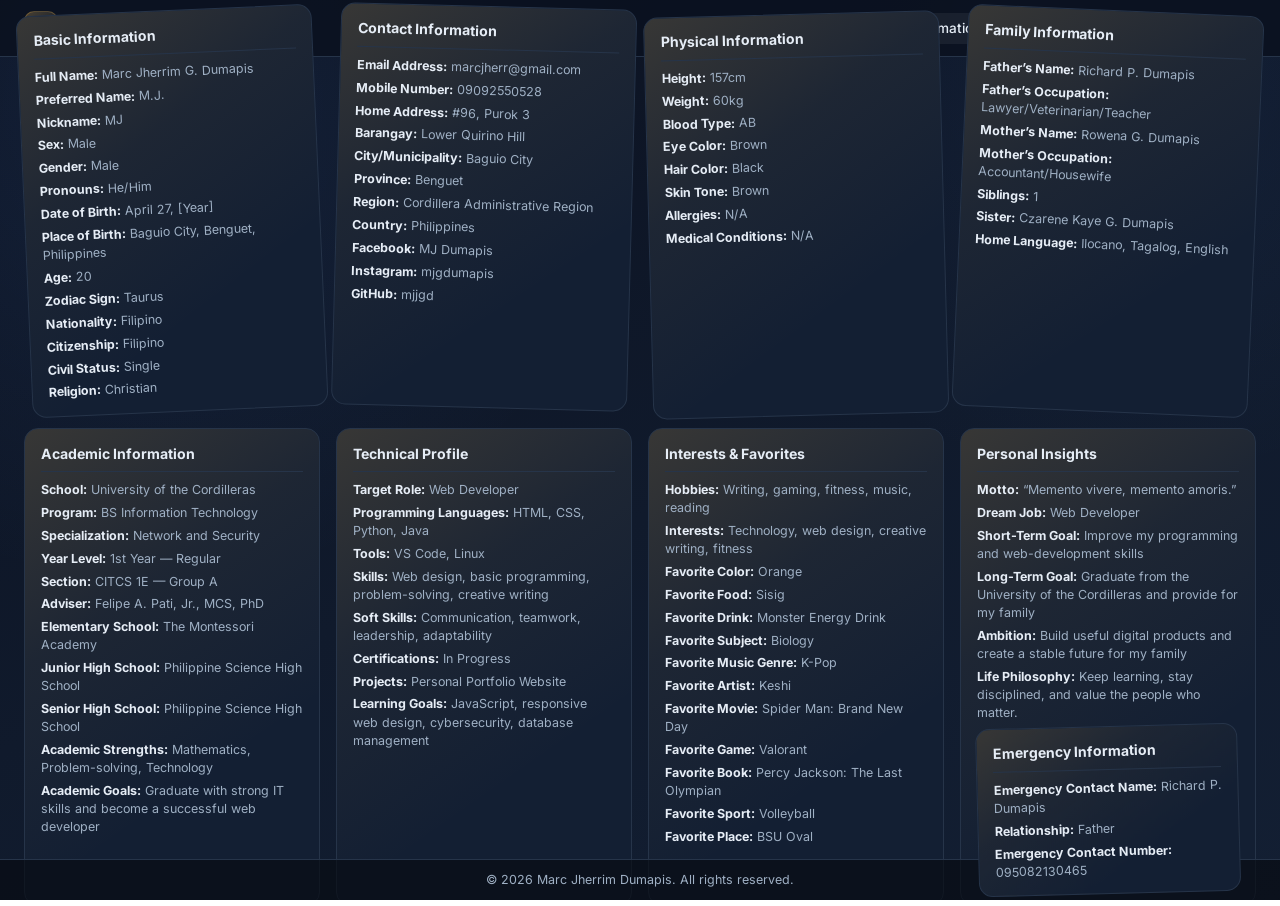
==== commit b84af7ec: "Update about.html" ====
--- a/about.html
+++ b/about.html
@@ -32,65 +32,6 @@
     </header>
 
     <main class="section">
-
-        <div class="section-heading">
-            <p class="eyebrow">Get to Know Me</p>
-            <h1>Personal Information</h1>
-
-            <p class="section-description">
-                I am MJ, a student passionate about technology, design, and continuous learning.
-                This portfolio presents my personal background, academic journey, interests,
-                experiences, and future aspirations.
-            </p>
-        </div>
-
-        <div class="cards">
-            <article class="card">
-                <div class="card-image">
-                    <img src="mee.jpg" alt="Profile photo of Marc Jherrim Dumapis">
-                </div>
-
-                <div class="card-content">
-                    <h3>Who I Am</h3>
-                    <p>
-                        I enjoy exploring how code and creative design can solve
-                        real-world problems and create meaningful experiences.
-                    </p>
-                    <span>Background</span>
-                </div>
-            </article>
-
-            <article class="card">
-                <div class="card-image">
-                    <img src="code.jpg" alt="Academic and technology photo">
-                </div>
-
-                <div class="card-content">
-                    <h3>Academic Focus</h3>
-                    <p>
-                        Currently developing skills in software development,
-                        web design, and logical problem-solving.
-                    </p>
-                    <span>Education</span>
-                </div>
-            </article>
-
-            <article class="card">
-                <div class="card-image">
-                    <img src="bbook.jpg" alt="Creative writing and personal interests photo">
-                </div>
-
-                <div class="card-content">
-                    <h3>Beyond the Code</h3>
-                    <p>
-                        Outside academics, I explore creative writing, design
-                        concepts, and personal projects.
-                    </p>
-                    <span>Interests</span>
-                </div>
-            </article>
-        </div>
-
         <div class="info-sections">
 
             <section class="info-group">
--- a/style.css
+++ b/style.css
@@ -692,7 +692,7 @@
 }
 
 /* =========================================
-   FAMILY & FRIENDS — HEARTS PLAYING CARDS
+   MY PEOPLE — PLAYING CARDS
 ========================================= */
 
 .hearts-section {
@@ -706,6 +706,22 @@
     flex-direction: column;
     justify-content: center;
     gap: 1.1rem;
+}
+
+.hearts-section .section-heading {
+    text-align: center;
+}
+
+.hearts-section h1 {
+    font-family: "Playfair Display", serif;
+    font-size: clamp(1.7rem, 3vw, 2.3rem);
+    margin-bottom: 0.35rem;
+}
+
+.hearts-section .section-description {
+    max-width: 640px;
+    margin: 0 auto;
+    text-align: center;
 }
 
 .hearts-grid {
@@ -716,11 +732,13 @@
 }
 
 .heart-card {
+    --suit-color: #ff6b81;
+    --suit-soft: rgba(255, 107, 129, 0.18);
     position: relative;
     display: flex;
     flex-direction: column;
     background:
-        radial-gradient(circle at 50% 0%, var(--heart-soft), transparent 55%),
+        radial-gradient(circle at 50% 0%, var(--suit-soft), transparent 55%),
         linear-gradient(160deg, #16233a 0%, #131f33 100%);
     border: 1px solid rgba(201, 151, 63, 0.35);
     border-radius: 18px;
@@ -729,51 +747,48 @@
     transition: 0.25s ease;
 }
 
-.heart-card:nth-child(1) {
-    transform: rotate(-3deg) translateY(-4px);
-}
-
-.heart-card:nth-child(2) {
-    transform: rotate(1.5deg);
-}
-
-.heart-card:nth-child(3) {
-    transform: rotate(-1.5deg) translateY(3px);
-}
-
-.heart-card:nth-child(4) {
-    transform: rotate(3deg) translateY(-3px);
-}
+.clubs-card {
+    --suit-color: #e6edf6;
+    --suit-soft: rgba(230, 237, 246, 0.12);
+}
+
+.heart-card:nth-child(1) { transform: rotate(-3deg) translateY(-4px); }
+.heart-card:nth-child(2) { transform: rotate(1.5deg); }
+.heart-card:nth-child(3) { transform: rotate(-1.5deg) translateY(3px); }
+.heart-card:nth-child(4) { transform: rotate(3deg) translateY(-3px); }
 
 .heart-card:hover {
     transform: rotate(0deg) translateY(-5px);
-    border-color: rgba(255, 107, 129, 0.65);
-    box-shadow:
-        0 0 0 1px rgba(255, 107, 129, 0.20),
-        0 18px 40px rgba(0, 0, 0, 0.35);
+    border-color: var(--suit-color);
+    box-shadow: 0 18px 40px rgba(0, 0, 0, 0.35);
 }
 
 .heart-corner {
     display: flex;
     align-items: center;
-    justify-content: space-between;
+    gap: 0.25rem;
     font-family: "Playfair Display", serif;
     font-weight: 700;
-    color: var(--heart);
-    font-size: 0.95rem;
+    font-size: 1rem;
     line-height: 1;
+    color: var(--suit-color);
 }
 
 .heart-corner.top {
-    margin-bottom: 0.55rem;
+    flex-direction: column;
+    align-items: flex-start;
+    margin-bottom: 0.5rem;
 }
 
 .heart-corner.bottom {
-    margin-top: 0.55rem;
+    flex-direction: column;
+    align-items: flex-start;
+    margin-top: 0.5rem;
+    align-self: flex-end;
     transform: rotate(180deg);
 }
 
-.heart-symbol {
+.suit {
     font-size: 1.05rem;
 }
 
@@ -783,31 +798,43 @@
     aspect-ratio: 3 / 4;
     overflow: hidden;
     border-radius: 12px;
-    border: 1px solid rgba(255, 107, 129, 0.35);
-    background: var(--bg-soft);
+    border: 1px solid var(--suit-color);
+    background:
+        radial-gradient(circle at 50% 50%, var(--suit-soft), transparent 70%),
+        var(--bg-soft);
+    display: grid;
+    place-items: center;
 }
 
 .heart-photo::before {
     content: "♥";
     position: absolute;
-    top: 0.45rem;
-    right: 0.55rem;
-    color: rgba(255, 107, 129, 0.85);
-    font-size: 1.05rem;
-    z-index: 1;
+    font-size: 3.5rem;
+    color: var(--suit-color);
+    opacity: 0.35;
+}
+
+.clubs-card .heart-photo::before {
+    content: "♣";
 }
 
 .heart-photo img {
+    position: absolute;
+    inset: 0;
     width: 100%;
     height: 100%;
     object-fit: cover;
     object-position: center;
+    z-index: 1;
 }
 
 .heart-content {
     flex: 1;
     padding-top: 0.8rem;
     text-align: center;
+    display: flex;
+    flex-direction: column;
+    align-items: center;
 }
 
 .heart-content h3 {
@@ -818,9 +845,11 @@
 }
 
 .heart-content p {
+    max-width: 220px;
     font-size: 0.78rem;
     color: var(--muted);
     line-height: 1.45;
+    text-align: center;
 }
 
 /* =========================================
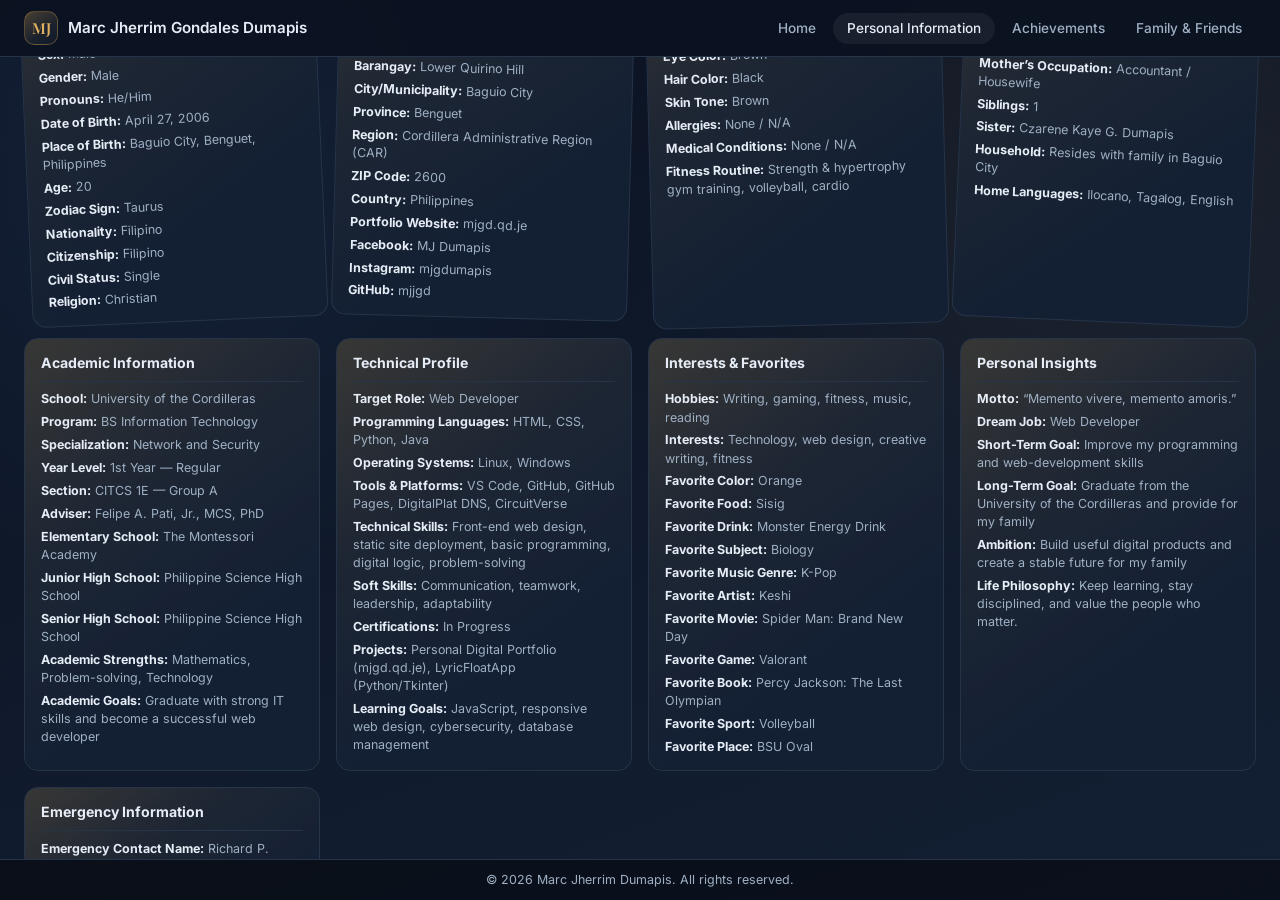
==== commit b10f3890: "Update about.html" ====
--- a/about.html
+++ b/about.html
@@ -38,13 +38,13 @@
                 <h2>Basic Information</h2>
 
                 <ul class="info-list">
-                    <li><strong>Full Name:</strong> Marc Jherrim G. Dumapis</li>
+                    <li><strong>Full Name:</strong> Marc Jherrim Gondales Dumapis</li>
                     <li><strong>Preferred Name:</strong> M.J.</li>
                     <li><strong>Nickname:</strong> MJ</li>
                     <li><strong>Sex:</strong> Male</li>
                     <li><strong>Gender:</strong> Male</li>
                     <li><strong>Pronouns:</strong> He/Him</li>
-                    <li><strong>Date of Birth:</strong> April 27, [Year]</li>
+                    <li><strong>Date of Birth:</strong> April 27, 2006</li>
                     <li><strong>Place of Birth:</strong> Baguio City, Benguet, Philippines</li>
                     <li><strong>Age:</strong> 20</li>
                     <li><strong>Zodiac Sign:</strong> Taurus</li>
@@ -61,12 +61,15 @@
                 <ul class="info-list">
                     <li><strong>Email Address:</strong> marcjherr@gmail.com</li>
                     <li><strong>Mobile Number:</strong> 09092550528</li>
+                    <li><strong>Preferred Contact:</strong> Mobile / Email</li>
                     <li><strong>Home Address:</strong> #96, Purok 3</li>
                     <li><strong>Barangay:</strong> Lower Quirino Hill</li>
                     <li><strong>City/Municipality:</strong> Baguio City</li>
                     <li><strong>Province:</strong> Benguet</li>
-                    <li><strong>Region:</strong> Cordillera Administrative Region</li>
+                    <li><strong>Region:</strong> Cordillera Administrative Region (CAR)</li>
+                    <li><strong>ZIP Code:</strong> 2600</li>
                     <li><strong>Country:</strong> Philippines</li>
+                    <li><strong>Portfolio Website:</strong> mjgd.qd.je</li>
                     <li><strong>Facebook:</strong> MJ Dumapis</li>
                     <li><strong>Instagram:</strong> mjgdumapis</li>
                     <li><strong>GitHub:</strong> mjjgd</li>
@@ -77,14 +80,15 @@
                 <h2>Physical Information</h2>
 
                 <ul class="info-list">
-                    <li><strong>Height:</strong> 157cm</li>
-                    <li><strong>Weight:</strong> 60kg</li>
+                    <li><strong>Height:</strong> 157 cm</li>
+                    <li><strong>Weight:</strong> 60 kg</li>
                     <li><strong>Blood Type:</strong> AB</li>
                     <li><strong>Eye Color:</strong> Brown</li>
                     <li><strong>Hair Color:</strong> Black</li>
                     <li><strong>Skin Tone:</strong> Brown</li>
-                    <li><strong>Allergies:</strong> N/A</li>
-                    <li><strong>Medical Conditions:</strong> N/A</li>
+                    <li><strong>Allergies:</strong> None / N/A</li>
+                    <li><strong>Medical Conditions:</strong> None / N/A</li>
+                    <li><strong>Fitness Routine:</strong> Strength &amp; hypertrophy gym training, volleyball, cardio</li>
                 </ul>
             </section>
 
@@ -93,12 +97,13 @@
 
                 <ul class="info-list">
                     <li><strong>Father’s Name:</strong> Richard P. Dumapis</li>
-                    <li><strong>Father’s Occupation:</strong> Lawyer/Veterinarian/Teacher</li>
+                    <li><strong>Father’s Occupation:</strong> Lawyer / Veterinarian / Teacher</li>
                     <li><strong>Mother’s Name:</strong> Rowena G. Dumapis</li>
-                    <li><strong>Mother’s Occupation:</strong> Accountant/Housewife</li>
+                    <li><strong>Mother’s Occupation:</strong> Accountant / Housewife</li>
                     <li><strong>Siblings:</strong> 1</li>
                     <li><strong>Sister:</strong> Czarene Kaye G. Dumapis</li>
-                    <li><strong>Home Language:</strong> Ilocano, Tagalog, English</li>
+                    <li><strong>Household:</strong> Resides with family in Baguio City</li>
+                    <li><strong>Home Languages:</strong> Ilocano, Tagalog, English</li>
                 </ul>
             </section>
 
@@ -126,17 +131,18 @@
                 <ul class="info-list">
                     <li><strong>Target Role:</strong> Web Developer</li>
                     <li><strong>Programming Languages:</strong> HTML, CSS, Python, Java</li>
-                    <li><strong>Tools:</strong> VS Code, Linux</li>
-                    <li><strong>Skills:</strong> Web design, basic programming, problem-solving, creative writing</li>
+                    <li><strong>Operating Systems:</strong> Linux, Windows</li>
+                    <li><strong>Tools &amp; Platforms:</strong> VS Code, GitHub, GitHub Pages, DigitalPlat DNS, CircuitVerse</li>
+                    <li><strong>Technical Skills:</strong> Front-end web design, static site deployment, basic programming, digital logic, problem-solving</li>
                     <li><strong>Soft Skills:</strong> Communication, teamwork, leadership, adaptability</li>
                     <li><strong>Certifications:</strong> In Progress</li>
-                    <li><strong>Projects:</strong> Personal Portfolio Website</li>
+                    <li><strong>Projects:</strong> Personal Digital Portfolio (mjgd.qd.je), LyricFloatApp (Python/Tkinter)</li>
                     <li><strong>Learning Goals:</strong> JavaScript, responsive web design, cybersecurity, database management</li>
                 </ul>
             </section>
 
             <section class="info-group">
-                <h2>Interests & Favorites</h2>
+                <h2>Interests &amp; Favorites</h2>
 
                 <ul class="info-list">
                     <li><strong>Hobbies:</strong> Writing, gaming, fitness, music, reading</li>
@@ -166,7 +172,7 @@
                     <li><strong>Ambition:</strong> Build useful digital products and create a stable future for my family</li>
                     <li><strong>Life Philosophy:</strong> Keep learning, stay disciplined, and value the people who matter.</li>
                 </ul>
-
+            </section>
 
             <section class="info-group">
                 <h2>Emergency Information</h2>
@@ -174,7 +180,8 @@
                 <ul class="info-list">
                     <li><strong>Emergency Contact Name:</strong> Richard P. Dumapis</li>
                     <li><strong>Relationship:</strong> Father</li>
-                    <li><strong>Emergency Contact Number:</strong> 095082130465</li>
+                    <li><strong>Emergency Contact Number:</strong> 09508130465</li>
+                    <li><strong>Emergency Address:</strong> #96, Purok 3, Lower Quirino Hill, Baguio City</li>
                 </ul>
             </section>
 
--- a/style.css
+++ b/style.css
@@ -40,7 +40,7 @@
     color: var(--text);
     background:
         radial-gradient(circle at 12% 12%, rgba(91, 157, 255, 0.10), transparent 35%),
-        radial-gradient(circle at 88% 8%, rgba(91, 157, 255, 0.07), transparent 30%),
+        radial-gradient(circle at 88% 18%, rgba(201, 151, 63, 0.08), transparent 35%),
         linear-gradient(160deg, #0b1120 0%, #101a2c 55%, #131f33 100%);
     display: flex;
     flex-direction: column;
@@ -67,7 +67,7 @@
 }
 
 .navbar {
-    max-width: 1300px;
+    max-width: 1340px;
     margin: 0 auto;
     padding: 0.7rem 1.5rem;
     display: flex;
@@ -121,27 +121,37 @@
 }
 
 /* =========================================
-   HOME PAGE
+   HOME PAGE — FULL-HEIGHT EDITORIAL SPLIT
 ========================================= */
 
 .home {
     flex: 1;
     min-height: 0;
-    max-width: 1300px;
+    overflow-y: auto;
+    max-width: 1340px;
     width: 100%;
     margin: 0 auto;
     padding: 1.5rem;
     display: flex;
+    align-items: center;
+}
+
+.home-layout {
+    width: 100%;
+    height: 100%;
+    max-height: 760px;
+    display: grid;
+    grid-template-columns: 1fr auto;
+    align-items: center;
+    gap: 3rem;
+}
+
+.home-left {
+    display: flex;
     flex-direction: column;
     justify-content: center;
-    gap: 1.75rem;
-}
-
-.hero {
-    display: grid;
-    grid-template-columns: 1.15fr 0.85fr;
-    align-items: center;
-    gap: 3rem;
+    gap: 2.25rem;
+    min-width: 0;
 }
 
 .eyebrow {
@@ -150,20 +160,21 @@
     letter-spacing: 0.18em;
     text-transform: uppercase;
     color: var(--bronze-strong);
-    margin-bottom: 0.6rem;
-}
-
-.hero h1 {
+    margin-bottom: 0.55rem;
+}
+
+.hero-text h1 {
     font-family: "Playfair Display", serif;
-    font-size: clamp(2rem, 4.5vw, 3.2rem);
-    line-height: 1.08;
-    margin-bottom: 0.9rem;
+    font-size: clamp(2.2rem, 4.4vw, 3.45rem);
+    line-height: 1.06;
+    margin-bottom: 1rem;
 }
 
 .hero-description {
     max-width: 540px;
     color: var(--muted);
-    margin-bottom: 1.4rem;
+    margin-bottom: 1.5rem;
+    font-size: 0.96rem;
 }
 
 .hero-actions {
@@ -175,7 +186,7 @@
 .btn {
     display: inline-flex;
     align-items: center;
-    padding: 0.65rem 1.25rem;
+    padding: 0.68rem 1.3rem;
     border-radius: 999px;
     font-size: 0.88rem;
     font-weight: 600;
@@ -203,47 +214,100 @@
     transform: translateY(-2px);
 }
 
+/* =========================================
+   FULL-BODY PORTRAIT SHOWCASE (NO CROP, NO DEAD WIDTH)
+========================================= */
+
+.hero-showcase {
+    height: 100%;
+    display: flex;
+    align-items: center;
+    justify-content: center;
+}
+
 .hero-photo {
     position: relative;
-    max-width: 320px;
-    justify-self: end;
-}
-
-.hero-photo::before {
-    content: "";
+    height: min(76vh, 660px);
+    padding: 1.1rem 1.25rem 0.9rem;
+    border-radius: 26px;
+    background:
+        linear-gradient(180deg, rgba(201, 151, 63, 0.14) 0%, rgba(19, 31, 51, 0.72) 38%, rgba(11, 17, 32, 0.92) 100%);
+    border: 1px solid rgba(224, 178, 95, 0.30);
+    box-shadow:
+        0 24px 55px rgba(0, 0, 0, 0.45),
+        inset 0 1px 0 rgba(255, 255, 255, 0.08);
+    display: flex;
+    flex-direction: column;
+    align-items: center;
+    justify-content: space-between;
+    transition: transform 0.3s ease, border-color 0.3s ease;
+}
+
+.hero-photo:hover {
+    transform: translateY(-4px);
+    border-color: rgba(224, 178, 95, 0.60);
+}
+
+/* Architectural bronze frame accent behind the silhouette */
+.photo-backdrop {
     position: absolute;
-    inset: -16px;
-    border-radius: 26px;
-    background: linear-gradient(135deg, var(--bronze-soft), transparent 65%);
-    z-index: -1;
+    inset: 14px;
+    border-radius: 18px;
+    border: 1px solid rgba(224, 178, 95, 0.16);
+    background:
+        radial-gradient(circle at 50% 24%, rgba(224, 178, 95, 0.22), transparent 58%),
+        radial-gradient(circle at 50% 75%, rgba(91, 157, 255, 0.12), transparent 62%);
+    pointer-events: none;
+    z-index: 0;
 }
 
 .hero-photo img {
-    width: 100%;
-    height: min(46vh, 360px);
-    object-fit: cover;
-    border-radius: 20px;
-    border: 1px solid var(--border);
-    box-shadow: var(--shadow);
+    position: relative;
+    z-index: 1;
+    width: auto;
+    height: calc(100% - 2.1rem);
+    max-width: 300px;
+    object-fit: contain;
+    object-position: center bottom;
+    border-radius: 12px;
+    filter: contrast(1.04) saturate(0.96) drop-shadow(0 14px 24px rgba(0, 0, 0, 0.45));
+}
+
+/* Grounding shadow under the shoes so you never look like you're floating */
+.photo-floor-shadow {
+    position: relative;
+    z-index: 1;
+    width: 68%;
+    height: 10px;
+    margin-top: -6px;
+    border-radius: 50%;
+    background: radial-gradient(ellipse at center, rgba(0, 0, 0, 0.65) 0%, transparent 72%);
+    pointer-events: none;
 }
 
 .hero-photo figcaption {
-    margin-top: 0.55rem;
-    text-align: center;
-    font-size: 0.68rem;
+    position: relative;
+    z-index: 1;
+    margin-top: 0.45rem;
+    font-size: 0.66rem;
     font-weight: 700;
-    letter-spacing: 0.14em;
+    letter-spacing: 0.15em;
     text-transform: uppercase;
     color: var(--bronze-strong);
+    white-space: nowrap;
 }
 
 /* =========================================
-   EXPLORE CARDS
+   EXPLORE CARDS (STACKED CLEANLY ON LEFT)
 ========================================= */
+
+.section-heading {
+    margin-bottom: 0.85rem;
+}
 
 .section-heading h2 {
     font-family: "Playfair Display", serif;
-    font-size: 1.6rem;
+    font-size: 1.5rem;
 }
 
 .section-heading.center {
@@ -253,15 +317,15 @@
 .card-grid {
     display: grid;
     grid-template-columns: repeat(3, minmax(0, 1fr));
-    gap: 1rem;
+    gap: 0.85rem;
 }
 
 .feature-card {
     position: relative;
     display: flex;
     align-items: center;
-    gap: 1rem;
-    padding: 1.1rem 1.25rem;
+    gap: 0.85rem;
+    padding: 0.95rem 1.05rem;
     background:
         linear-gradient(145deg, var(--bronze-soft) 0%, rgba(201, 151, 63, 0.06) 35%, rgba(19, 31, 51, 0) 70%),
         var(--surface);
@@ -282,13 +346,13 @@
 }
 
 .card-icon {
-    width: 44px;
-    height: 44px;
+    width: 40px;
+    height: 40px;
     flex-shrink: 0;
     display: grid;
     place-items: center;
-    font-size: 1.25rem;
-    border-radius: 12px;
+    font-size: 1.15rem;
+    border-radius: 11px;
     background:
         linear-gradient(145deg, rgba(201, 151, 63, 0.30), rgba(201, 151, 63, 0.06) 60%, rgba(19, 31, 51, 0) 100%),
         var(--bg-soft);
@@ -297,20 +361,23 @@
 
 .card-body {
     flex: 1;
+    min-width: 0;
 }
 
 .feature-card h3 {
-    font-size: 0.98rem;
-    margin-bottom: 0.2rem;
+    font-size: 0.92rem;
+    margin-bottom: 0.18rem;
 }
 
 .feature-card p {
-    font-size: 0.82rem;
+    font-size: 0.78rem;
     color: var(--muted);
+    line-height: 1.35;
 }
 
 .card-arrow {
     color: var(--bronze-strong);
+    flex-shrink: 0;
 }
 
 /* =========================================
@@ -320,7 +387,8 @@
 .section {
     flex: 1;
     min-height: 0;
-    max-width: 1300px;
+    overflow-y: auto;
+    max-width: 1340px;
     width: 100%;
     margin: 0 auto;
     padding: 1.25rem 1.5rem;
@@ -873,15 +941,16 @@
    SMALL SCREENS
 ========================================= */
 
-@media (max-width: 1000px) {
-    .hero {
+@media (max-width: 1100px) {
+    .home-layout {
         grid-template-columns: 1fr;
-        gap: 1.5rem;
+        max-height: none;
+        gap: 1.75rem;
+    }
+
+    .home-left {
         text-align: center;
-    }
-
-    .hero-photo {
-        justify-self: center;
+        gap: 1.75rem;
     }
 
     .hero-description {
@@ -890,6 +959,15 @@
 
     .hero-actions {
         justify-content: center;
+    }
+
+    .hero-showcase {
+        order: -1;
+        height: auto;
+    }
+
+    .hero-photo {
+        height: 360px;
     }
 
     .card-grid,
